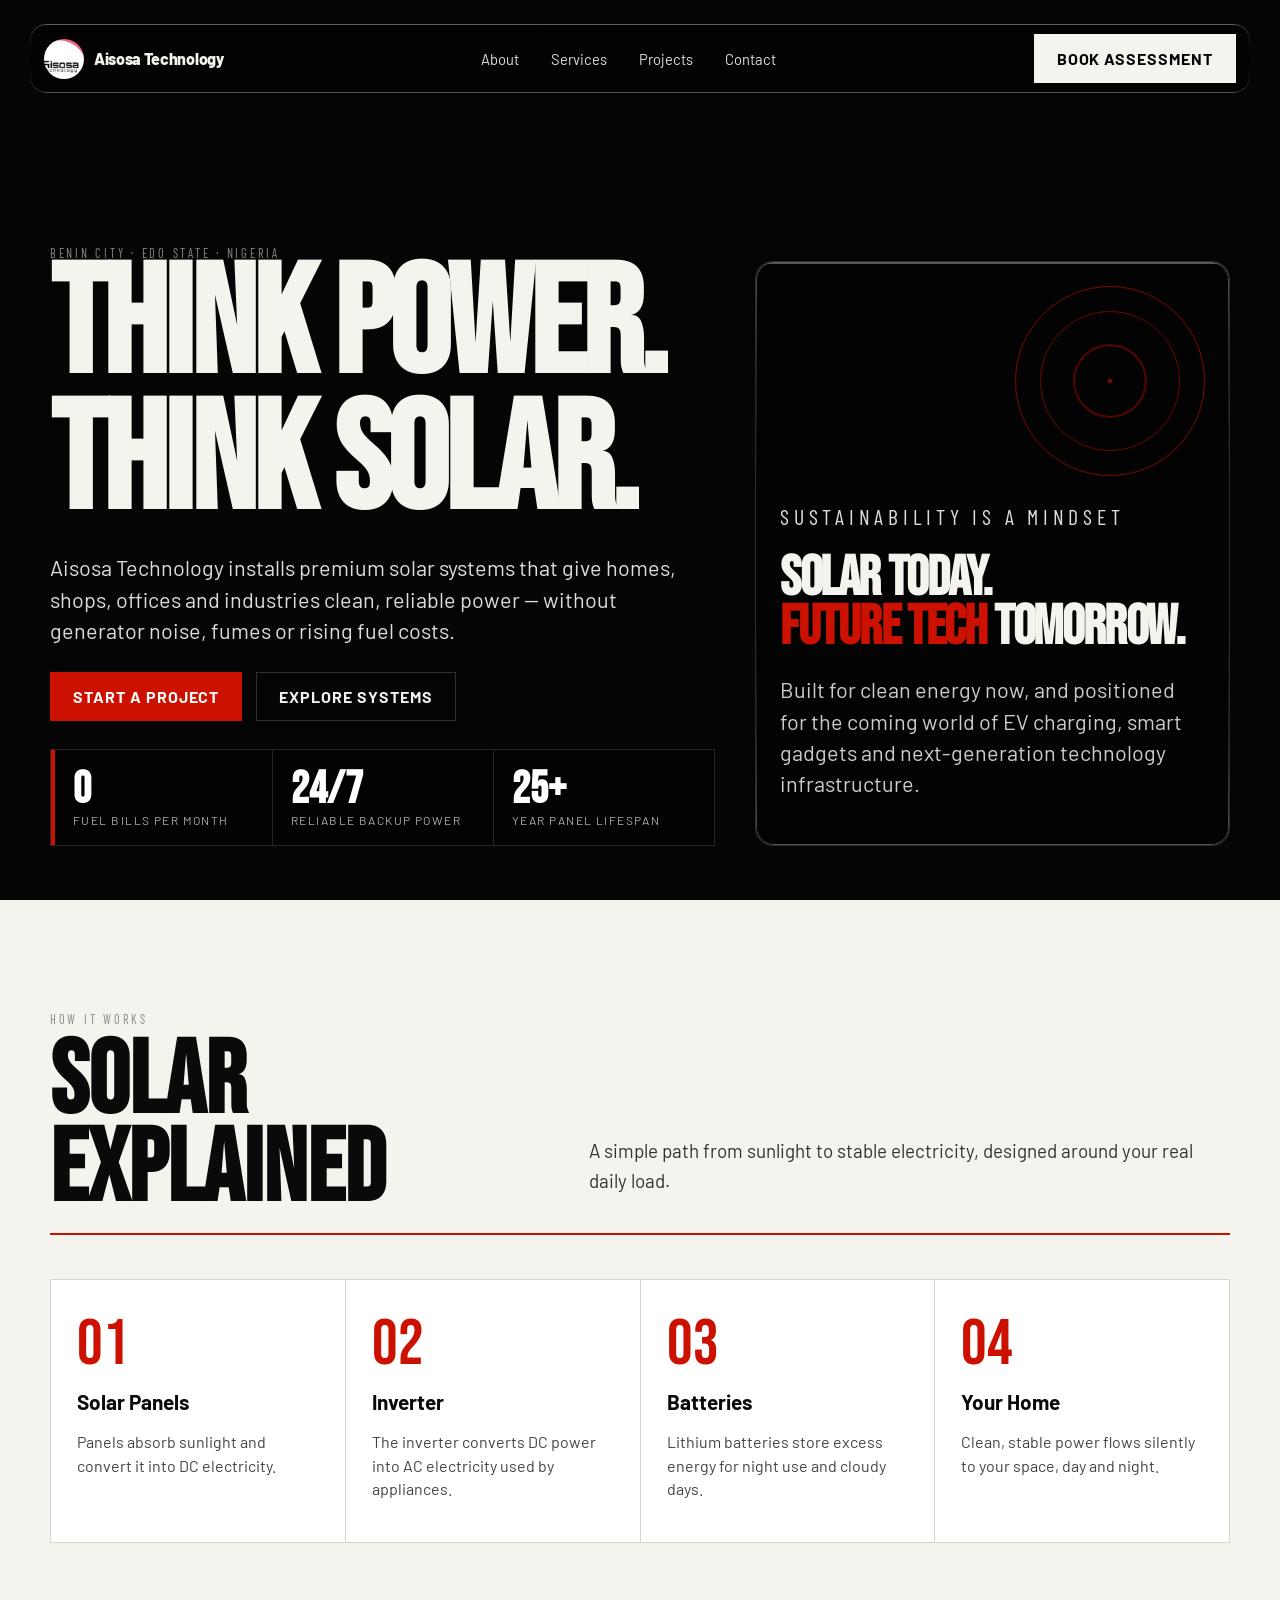
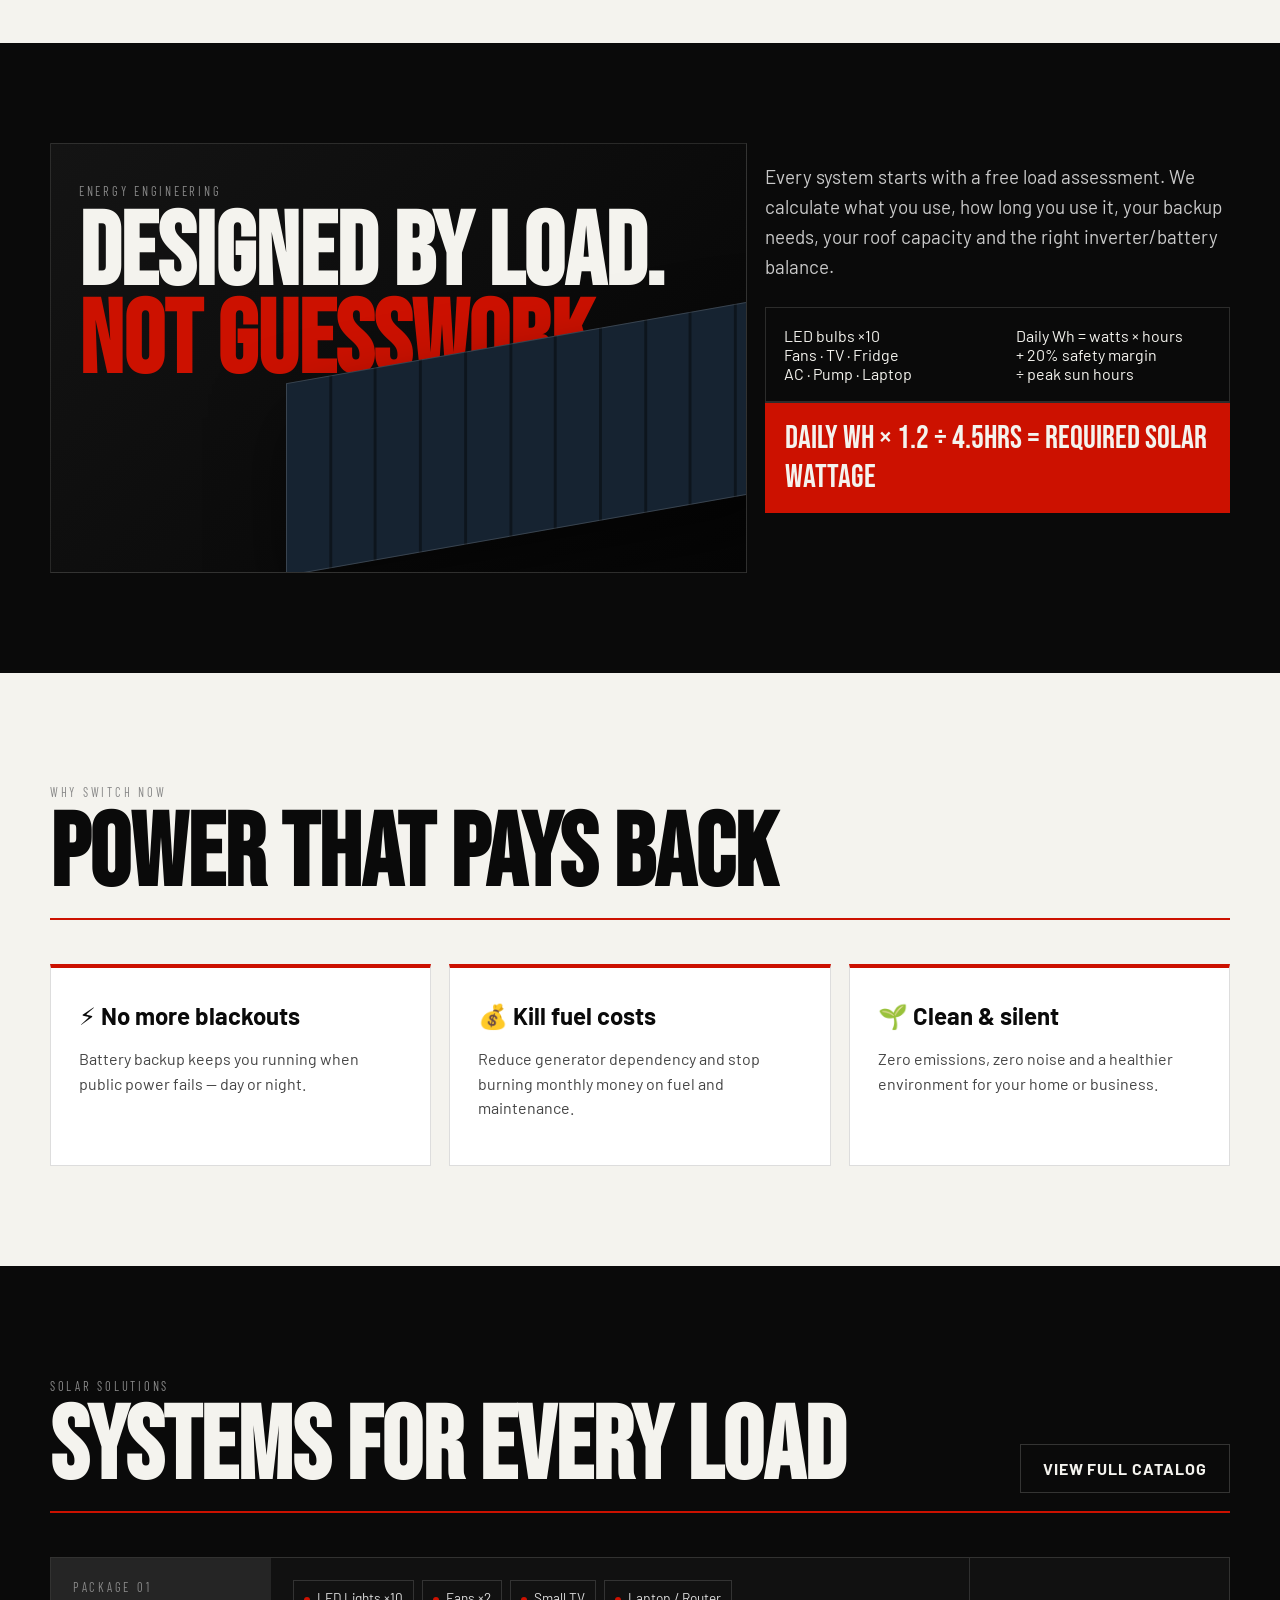
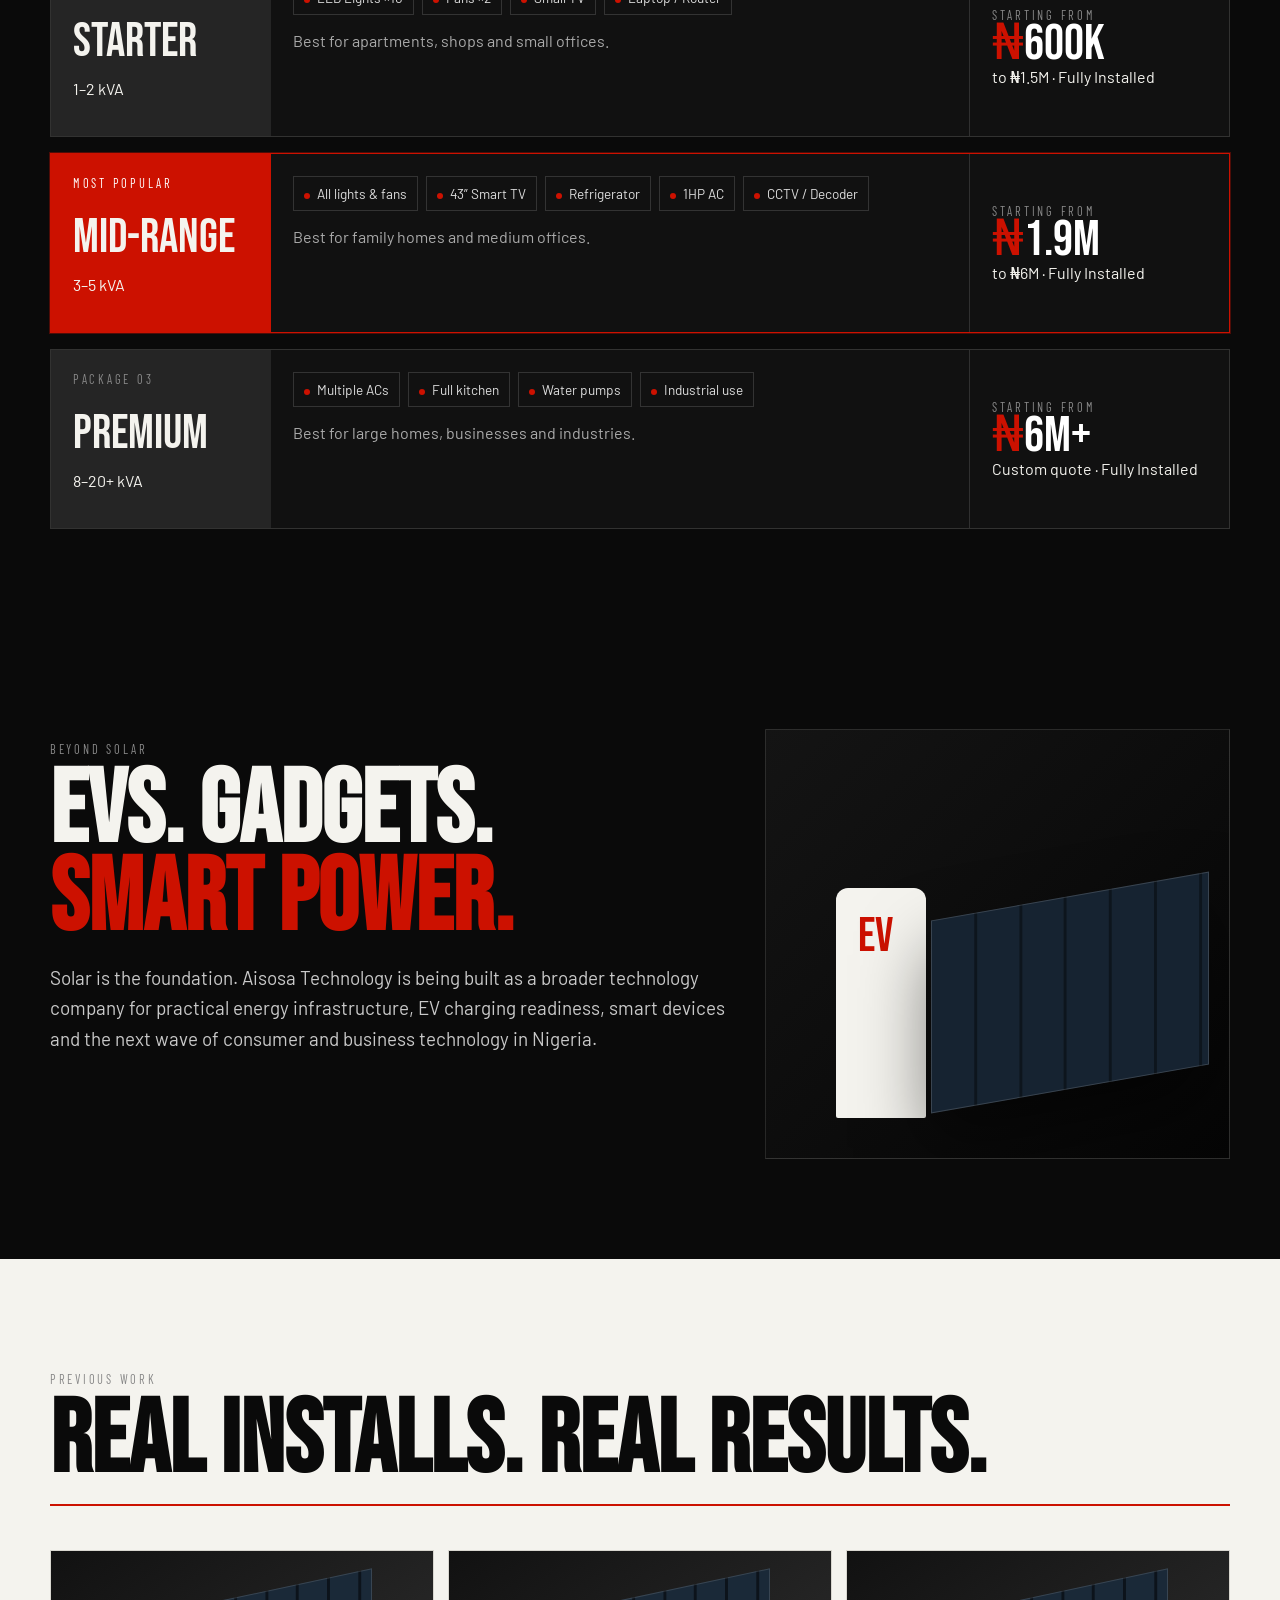
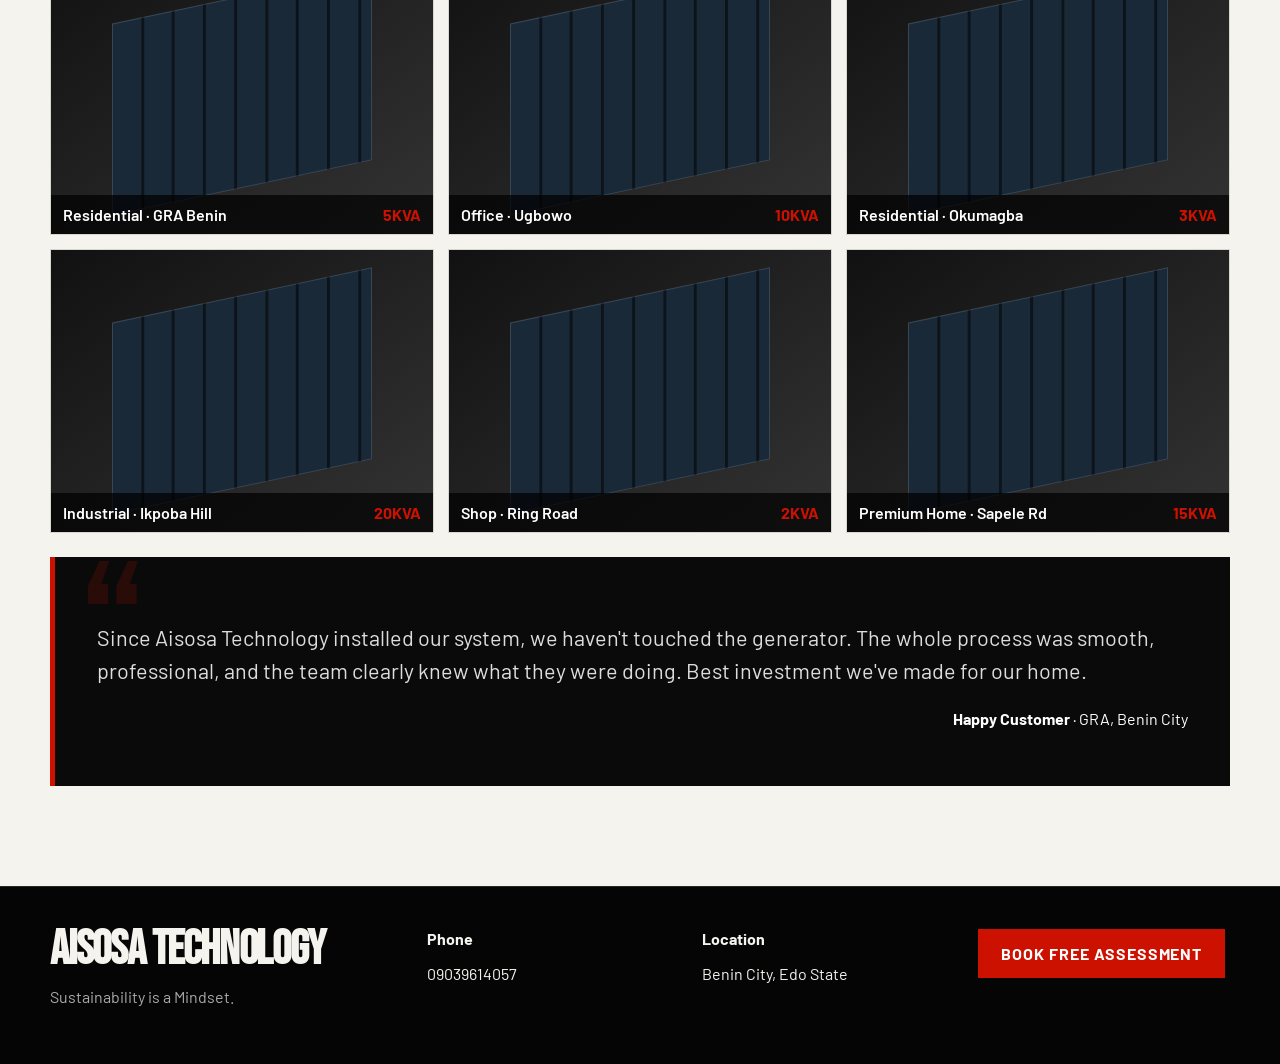
==== index.html @ 992fdd17 "Add files via upload" ====
<!doctype html><html lang="en"><head><meta charset="utf-8"><meta name="viewport" content="width=device-width, initial-scale=1"><title>Aisosa Technology — Solar, Future Energy & Smart Technology</title><meta name="description" content="Aisosa Technology designs and installs solar energy systems for homes, businesses and industries in Benin City, Edo State."><link rel="preconnect" href="https://fonts.googleapis.com"><link rel="preconnect" href="https://fonts.gstatic.com" crossorigin><link href="https://fonts.googleapis.com/css2?family=Barlow:wght@400;500;600;700;800&family=Barlow+Condensed:wght@500;600;700&family=Bebas+Neue&display=swap" rel="stylesheet"><link rel="stylesheet" href="assets/styles.css"></head><body>
<nav class="nav-wrap"><div class="navbar liquid-glass"><a class="brand" href="index.html"><img src="assets/aisosa-logo-crop.png" alt="Aisosa Technology logo"><span>Aisosa Technology</span></a><div class="nav-links"><a href="about.html">About</a><a href="services.html">Services</a><a href="index.html#work">Projects</a><a href="contact.html">Contact</a></div><div class="nav-actions"><a class="btn light hide-sm" href="contact.html">Book Assessment</a><button class="menu-btn">☰</button></div></div></nav><div class="mobile-panel liquid-glass"><a href="about.html">About</a><a href="services.html">Services</a><a href="index.html#work">Projects</a><a href="contact.html">Book Assessment</a></div>
<header class="hero"><video autoplay muted loop playsinline poster="" onerror="this.style.display='none';document.querySelector('.motion-bg').style.display='block'"><source src="https://d8j0ntlcm91z4.cloudfront.net/user_38xzZboKViGWJOttwIXH07lWA1P/hf_20260403_050628_c4e32401-fab4-4a27-b7a8-6e9291cd5959.mp4" type="video/mp4"></video><div class="motion-bg" style="display:none"></div><div class="container hero-content"><div class="hero-grid"><div><div class="micro fade" data-delay="300">Benin City · Edo State · Nigeria</div><h1 class="display" data-animate-heading data-text="Think power.\nThink solar."></h1><p class="fade" data-delay="850">Aisosa Technology installs premium solar systems that give homes, shops, offices and industries clean, reliable power — without generator noise, fumes or rising fuel costs.</p><div class="fade" data-delay="1200" style="display:flex;gap:14px;flex-wrap:wrap;margin-top:26px"><a class="btn primary" href="contact.html">Start a Project</a><a class="btn" href="services.html">Explore Systems</a></div><div class="stats fade" data-delay="1400"><div class="stat"><b>0</b><span>Fuel bills per month</span></div><div class="stat"><b>24/7</b><span>Reliable backup power</span></div><div class="stat"><b>25+</b><span>Year panel lifespan</span></div></div></div><aside class="hero-card liquid-glass fade" data-delay="1500"><div class="sun-mark"></div><p class="micro">Sustainability is a Mindset</p><h2 class="display" style="font-size:3.5rem;margin:10px 0">Solar today.<br><span class="red">Future tech</span> tomorrow.</h2><p style="color:#ccc">Built for clean energy now, and positioned for the coming world of EV charging, smart gadgets and next-generation technology infrastructure.</p></aside></div></div></header>
<section class="section light"><div class="container"><div class="section-head reveal"><div><p class="micro">How it works</p><h2 class="section-title">Solar explained</h2></div><p class="lead">A simple path from sunlight to stable electricity, designed around your real daily load.</p></div><div class="grid-4 reveal"><div class="step"><div class="num">01</div><h3>Solar Panels</h3><p>Panels absorb sunlight and convert it into DC electricity.</p></div><div class="step"><div class="num">02</div><h3>Inverter</h3><p>The inverter converts DC power into AC electricity used by appliances.</p></div><div class="step"><div class="num">03</div><h3>Batteries</h3><p>Lithium batteries store excess energy for night use and cloudy days.</p></div><div class="step"><div class="num">04</div><h3>Your Home</h3><p>Clean, stable power flows silently to your space, day and night.</p></div></div></div></section>
<section class="section dark"><div class="container visual-grid"><div class="visual reveal"><p class="micro">Energy engineering</p><h2 class="section-title">Designed by load.<br><span class="red">Not guesswork.</span></h2><div class="solar-roof"></div></div><div class="reveal"><p class="lead">Every system starts with a free load assessment. We calculate what you use, how long you use it, your backup needs, your roof capacity and the right inverter/battery balance.</p><div class="panel-table"><div>LED bulbs ×10<br>Fans · TV · Fridge<br>AC · Pump · Laptop</div><div>Daily Wh = watts × hours<br>+ 20% safety margin<br>÷ peak sun hours</div></div><div class="formula">Daily Wh × 1.2 ÷ 4.5hrs = Required Solar Wattage</div></div></div></section>
<section class="section light"><div class="container"><div class="section-head reveal"><div><p class="micro">Why switch now</p><h2 class="section-title">Power that pays back</h2></div></div><div class="cards reveal"><div class="card top-red"><h3>⚡ No more blackouts</h3><p>Battery backup keeps you running when public power fails — day or night.</p></div><div class="card top-red"><h3>💰 Kill fuel costs</h3><p>Reduce generator dependency and stop burning monthly money on fuel and maintenance.</p></div><div class="card top-red"><h3>🌱 Clean & silent</h3><p>Zero emissions, zero noise and a healthier environment for your home or business.</p></div></div></div></section>
<section class="section dark"><div class="container"><div class="section-head reveal"><div><p class="micro">Solar solutions</p><h2 class="section-title">Systems for every load</h2></div><a class="btn" href="services.html">View full catalog</a></div><div class="solutions reveal"><article class="package"><div class="pkg-left"><span class="micro">Package 01</span><div><div class="pkg-name">Starter</div><p>1–2 kVA</p></div></div><div class="pkg-mid"><div class="tags"><span class="tag">LED Lights ×10</span><span class="tag">Fans ×2</span><span class="tag">Small TV</span><span class="tag">Laptop / Router</span></div><p style="color:#aaa">Best for apartments, shops and small offices.</p></div><div class="pkg-price"><span class="micro">Starting from</span><div class="price"><span class="naira">₦</span>600k</div><span>to ₦1.5M · Fully Installed</span></div></article><article class="package featured"><div class="pkg-left"><span class="micro" style="color:#fff">Most popular</span><div><div class="pkg-name">Mid-Range</div><p>3–5 kVA</p></div></div><div class="pkg-mid"><div class="tags"><span class="tag">All lights & fans</span><span class="tag">43” Smart TV</span><span class="tag">Refrigerator</span><span class="tag">1HP AC</span><span class="tag">CCTV / Decoder</span></div><p style="color:#aaa">Best for family homes and medium offices.</p></div><div class="pkg-price"><span class="micro">Starting from</span><div class="price"><span class="naira">₦</span>1.9M</div><span>to ₦6M · Fully Installed</span></div></article><article class="package"><div class="pkg-left"><span class="micro">Package 03</span><div><div class="pkg-name">Premium</div><p>8–20+ kVA</p></div></div><div class="pkg-mid"><div class="tags"><span class="tag">Multiple ACs</span><span class="tag">Full kitchen</span><span class="tag">Water pumps</span><span class="tag">Industrial use</span></div><p style="color:#aaa">Best for large homes, businesses and industries.</p></div><div class="pkg-price"><span class="micro">Starting from</span><div class="price"><span class="naira">₦</span>6M+</div><span>Custom quote · Fully Installed</span></div></article></div></div></section>
<section class="section dark"><div class="container visual-grid"><div class="reveal"><p class="micro">Beyond solar</p><h2 class="section-title">EVs. Gadgets.<br><span class="red">Smart power.</span></h2><p class="lead">Solar is the foundation. Aisosa Technology is being built as a broader technology company for practical energy infrastructure, EV charging readiness, smart devices and the next wave of consumer and business technology in Nigeria.</p></div><div class="visual reveal"><div class="ev-post"></div><div class="solar-roof" style="right:20px;bottom:70px;width:60%"></div></div></div></section>
<section class="section light" id="work"><div class="container"><div class="section-head reveal"><div><p class="micro">Previous work</p><h2 class="section-title">Real installs. Real results.</h2></div></div><div class="work-grid reveal"><div class="work"><span>Residential · GRA Benin <b class="red">5KVA</b></span></div><div class="work"><span>Office · Ugbowo <b class="red">10KVA</b></span></div><div class="work"><span>Residential · Okumagba <b class="red">3KVA</b></span></div><div class="work"><span>Industrial · Ikpoba Hill <b class="red">20KVA</b></span></div><div class="work"><span>Shop · Ring Road <b class="red">2KVA</b></span></div><div class="work"><span>Premium Home · Sapele Rd <b class="red">15KVA</b></span></div></div><div class="testimonial reveal"><p style="font-size:1.35rem;line-height:1.55;position:relative">Since Aisosa Technology installed our system, we haven't touched the generator. The whole process was smooth, professional, and the team clearly knew what they were doing. Best investment we've made for our home.</p><p style="text-align:right;color:#fff"><b>Happy Customer</b> · GRA, Benin City</p></div></div></section>
<footer class="footer"><div class="container footer-grid"><div><h3 class="display" style="font-size:3rem;margin:0">Aisosa Technology</h3><p style="color:#aaa">Sustainability is a Mindset.</p></div><div><b>Phone</b><p>09039614057</p></div><div><b>Location</b><p>Benin City, Edo State</p></div><div><a class="btn primary" href="contact.html">Book Free Assessment</a></div></div></footer><script src="assets/script.js"></script></body></html>
---- assets/styles.css ----
:root{--black:#0A0A0A;--white:#F4F3EE;--red:#CC1100;--dark:#252525;--mid:#888888;--soft:#EEEDE8;--line:rgba(244,243,238,.14)}*{box-sizing:border-box}html{scroll-behavior:smooth}body{margin:0;background:var(--black);color:var(--white);font-family:'Barlow',system-ui,sans-serif;-webkit-font-smoothing:antialiased;-moz-osx-font-smoothing:grayscale}a{color:inherit;text-decoration:none}img{max-width:100%;display:block}.container{width:min(1180px,calc(100% - 40px));margin-inline:auto}.display{font-family:'Bebas Neue','Barlow Condensed',sans-serif;letter-spacing:-.025em;line-height:.88}.micro{font-family:'Barlow Condensed',sans-serif;text-transform:uppercase;letter-spacing:.22em;font-size:.78rem;color:var(--mid)}.red{color:var(--red)}.btn{display:inline-flex;align-items:center;justify-content:center;gap:.55rem;padding:14px 22px;border:1px solid rgba(244,243,238,.18);font-weight:700;text-transform:uppercase;letter-spacing:.06em;transition:.25s ease;background:transparent}.btn.primary{background:var(--red);border-color:var(--red);color:#fff}.btn.light{background:var(--white);border-color:var(--white);color:#050505}.btn:hover{transform:translateY(-2px);filter:brightness(1.08)}.liquid-glass{background:rgba(0,0,0,.40);background-blend-mode:luminosity;backdrop-filter:blur(8px);-webkit-backdrop-filter:blur(8px);border:none;box-shadow:inset 0 1px 1px rgba(255,255,255,.1);position:relative;overflow:hidden}.liquid-glass::before{content:'';position:absolute;inset:0;border-radius:inherit;padding:1.4px;background:linear-gradient(180deg,rgba(255,255,255,.32) 0%,rgba(255,255,255,.10) 20%,rgba(255,255,255,0) 40%,rgba(255,255,255,0) 60%,rgba(255,255,255,.10) 80%,rgba(255,255,255,.32) 100%);-webkit-mask:linear-gradient(#fff 0 0) content-box,linear-gradient(#fff 0 0);-webkit-mask-composite:xor;mask-composite:exclude;pointer-events:none}.nav-wrap{position:fixed;top:0;left:0;right:0;z-index:50;padding:24px 24px 0}.navbar{max-width:1220px;margin:auto;border-radius:16px;padding:10px 14px;display:flex;align-items:center;justify-content:space-between}.brand{display:flex;align-items:center;gap:10px;font-weight:800;letter-spacing:-.02em}.brand img{width:40px;height:40px;border-radius:999px;object-fit:cover;background:#fff}.nav-links{display:flex;gap:32px;font-size:.92rem;color:#ddd}.nav-links a:hover{color:#fff}.nav-actions{display:flex;gap:10px;align-items:center}.menu-btn{display:none;background:transparent;border:0;color:#fff;font-size:1.6rem}.mobile-panel{display:none;position:fixed;top:84px;left:20px;right:20px;z-index:49;border-radius:16px;padding:18px}.mobile-panel a{display:block;padding:14px 6px;border-bottom:1px solid rgba(255,255,255,.08)}.hero{min-height:100vh;position:relative;overflow:hidden;background:#050505}.hero video,.hero .motion-bg{position:absolute;inset:0;width:100%;height:100%;object-fit:cover}.motion-bg{background:radial-gradient(circle at 78% 20%,rgba(204,17,0,.28),transparent 24%),radial-gradient(circle at 15% 82%,rgba(244,243,238,.12),transparent 20%),linear-gradient(130deg,#050505,#161616 50%,#050505);animation:bgFloat 10s ease-in-out infinite alternate}.hero-content{position:relative;z-index:2;min-height:100vh;display:flex;flex-direction:column;justify-content:flex-end;padding:150px 0 54px}.hero-grid{display:grid;grid-template-columns:1.05fr .75fr;gap:40px;align-items:end}.hero h1{font-size:clamp(4.8rem,12vw,10.2rem);margin:0 0 18px;max-width:900px}.hero p{font-size:clamp(1.05rem,2vw,1.35rem);max-width:660px;color:#ddd;line-height:1.45}.char{display:inline-block;opacity:0;transform:translateX(-18px);transition:opacity .5s ease,transform .5s ease}.char.show{opacity:1;transform:translateX(0)}.fade{opacity:0;transform:translateY(14px);transition:opacity 1s ease,transform 1s ease}.fade.show{opacity:1;transform:none}.hero-card{padding:24px;border-radius:18px;border:1px solid rgba(255,255,255,.16)}.sun-mark{width:190px;height:190px;border:1px solid rgba(204,17,0,.6);border-radius:50%;position:relative;margin-left:auto;margin-bottom:25px;animation:spin 22s linear infinite}.sun-mark:before,.sun-mark:after{content:'';position:absolute;inset:24px;border:1px solid rgba(204,17,0,.5);border-radius:50%}.sun-mark:after{inset:58px;background:radial-gradient(circle,var(--red),transparent 3px);box-shadow:0 0 0 1px rgba(204,17,0,.35)}.stats{display:grid;grid-template-columns:repeat(3,1fr);border:1px solid var(--line);margin-top:28px;background:rgba(0,0,0,.5)}.stat{padding:18px;border-left:1px solid var(--line)}.stat:first-child{border-left:4px solid var(--red)}.stat b{font-family:'Bebas Neue';font-size:2.8rem;line-height:1;color:#fff}.stat span{display:block;color:#aaa;text-transform:uppercase;letter-spacing:.12em;font-size:.75rem}.section{padding:100px 0;position:relative;overflow:hidden}.section.light{background:var(--white);color:#0A0A0A}.section.dark{background:var(--black)}.section-title{font-family:'Bebas Neue';font-size:clamp(3.8rem,8vw,7.5rem);line-height:.86;margin:0}.section-head{display:flex;justify-content:space-between;align-items:end;gap:30px;margin-bottom:44px;border-bottom:2px solid var(--red);padding-bottom:18px}.lead{font-size:1.18rem;line-height:1.6;color:#c9c9c9;max-width:680px}.light .lead{color:#333}.grid-4{display:grid;grid-template-columns:repeat(4,1fr);gap:1px;background:#d5d4cf;border:1px solid #d5d4cf}.step{background:#fff;padding:26px;min-height:250px}.step .num{font-family:'Bebas Neue';font-size:4rem;color:var(--red)}.step h3{font-size:1.3rem;margin:.4rem 0}.step p{color:#444;line-height:1.45}.cards{display:grid;grid-template-columns:repeat(3,1fr);gap:18px}.card{background:var(--dark);border:1px solid var(--line);padding:28px;position:relative}.light .card{background:#fff;border-color:#ddd}.card.top-red{border-top:4px solid var(--red)}.card h3{font-size:1.5rem;margin:.3rem 0 8px}.card p{color:#bdbdbd;line-height:1.55}.light .card p{color:#444}.solutions{display:grid;gap:16px}.package{display:grid;grid-template-columns:220px 1fr 260px;border:1px solid var(--line);background:#111;min-height:180px}.pkg-left{background:#252525;padding:22px;display:flex;flex-direction:column;justify-content:space-between}.package.featured{border:1px solid var(--red);box-shadow:0 0 0 1px rgba(204,17,0,.35)}.package.featured .pkg-left{background:var(--red)}.pkg-name{font-family:'Bebas Neue';font-size:3rem;line-height:.9}.pkg-mid{padding:22px}.tags{display:flex;flex-wrap:wrap;gap:8px}.tag{border:1px solid rgba(255,255,255,.14);padding:8px 10px;font-size:.85rem;color:#ddd}.tag:before{content:'';display:inline-block;width:6px;height:6px;background:var(--red);border-radius:50%;margin-right:7px}.pkg-price{border-left:1px solid var(--line);padding:22px;display:flex;flex-direction:column;justify-content:center}.price{font-family:'Bebas Neue';font-size:3.1rem;color:#fff;line-height:.9}.price .naira{color:var(--red)}.visual-grid{display:grid;grid-template-columns:1.2fr .8fr;gap:18px}.visual{min-height:430px;border:1px solid var(--line);background:linear-gradient(135deg,#141414,#050505);position:relative;overflow:hidden;padding:28px}.solar-roof{position:absolute;right:-40px;bottom:40px;width:72%;height:45%;transform:skewY(-10deg);background:repeating-linear-gradient(90deg,#162331 0 42px,#0d151d 42px 45px),repeating-linear-gradient(0deg,transparent 0 50px,rgba(255,255,255,.08) 50px 53px);border:1px solid rgba(255,255,255,.15);box-shadow:0 35px 70px rgba(0,0,0,.5)}.ev-post{position:absolute;left:70px;bottom:40px;width:90px;height:230px;background:#f4f3ee;border-radius:12px 12px 2px 2px}.ev-post:after{content:'EV';font-family:'Bebas Neue';font-size:3rem;color:var(--red);position:absolute;top:20px;left:22px}.panel-table{display:grid;grid-template-columns:1fr 1fr;border:1px solid var(--line);margin-top:24px}.panel-table div{padding:18px;border-bottom:1px solid var(--line)}.formula{background:var(--red);padding:16px 20px;font-family:'Bebas Neue';font-size:2rem}.work-grid{display:grid;grid-template-columns:repeat(3,1fr);gap:14px}.work{aspect-ratio:1.35;background:linear-gradient(145deg,#111,#333);position:relative;overflow:hidden;border:1px solid #d8d6cf}.work:before{content:'';position:absolute;inset:16%;background:repeating-linear-gradient(90deg,#1a2938 0 28px,#0c131b 28px 31px);transform:skewY(-12deg);border:1px solid rgba(255,255,255,.13)}.work span{position:absolute;left:0;right:0;bottom:0;padding:10px 12px;background:rgba(0,0,0,.72);color:#fff;font-weight:600;display:flex;justify-content:space-between}.testimonial{background:#0A0A0A;color:#ddd;padding:42px;border-left:5px solid var(--red);position:relative;margin-top:24px}.testimonial:before{content:'“';position:absolute;top:-35px;left:25px;font-family:'Bebas Neue';font-size:12rem;color:rgba(204,17,0,.16)}.form-grid{display:grid;grid-template-columns:.9fr 1.1fr;gap:30px}.contact-panel{background:#111;border:1px solid var(--line);padding:34px}.form{display:grid;gap:14px}.form input,.form select,.form textarea{width:100%;background:#090909;border:1px solid rgba(255,255,255,.14);color:#fff;padding:15px;font:inherit;border-radius:0}.form textarea{min-height:130px}.footer{background:#050505;border-top:1px solid var(--line);padding:42px 0}.footer-grid{display:grid;grid-template-columns:1.4fr repeat(3,1fr);gap:24px}.reveal{opacity:0;transform:translateY(24px);transition:.8s ease}.reveal.in{opacity:1;transform:none}.page-hero{padding:160px 0 80px;background:#050505;position:relative;overflow:hidden}.page-hero:after{content:attr(data-bg);position:absolute;right:-.05em;bottom:-.22em;font-family:'Bebas Neue';font-size:24vw;color:rgba(255,255,255,.025);z-index:0}.page-hero .container{position:relative;z-index:1}.modal{position:fixed;inset:0;background:rgba(0,0,0,.74);display:none;align-items:center;justify-content:center;z-index:99;padding:20px}.modal.show{display:flex}.modal-card{max-width:520px;background:#111;color:#fff;border:1px solid rgba(255,255,255,.18);padding:34px}.modal-card h3{font-family:'Bebas Neue';font-size:3.2rem;margin:0 0 10px}.close-modal{float:right;background:var(--red);color:white;border:0;padding:10px 14px;cursor:pointer}@keyframes spin{to{transform:rotate(360deg)}}@keyframes bgFloat{from{filter:hue-rotate(0);transform:scale(1)}to{filter:hue-rotate(-8deg);transform:scale(1.03)}}@media(max-width:900px){.nav-links,.nav-actions .hide-sm{display:none}.menu-btn{display:block}.mobile-panel.open{display:block}.hero-grid,.visual-grid,.form-grid,.footer-grid{grid-template-columns:1fr}.hero h1{font-size:clamp(4.2rem,17vw,7rem)}.stats,.cards,.grid-4,.work-grid{grid-template-columns:1fr}.package{grid-template-columns:1fr}.pkg-price{border-left:0;border-top:1px solid var(--line)}.section{padding:74px 0}.section-head{display:block}.sun-mark{margin-left:0}.nav-wrap{padding:16px 14px 0}.container{width:min(100% - 28px,1180px)}}
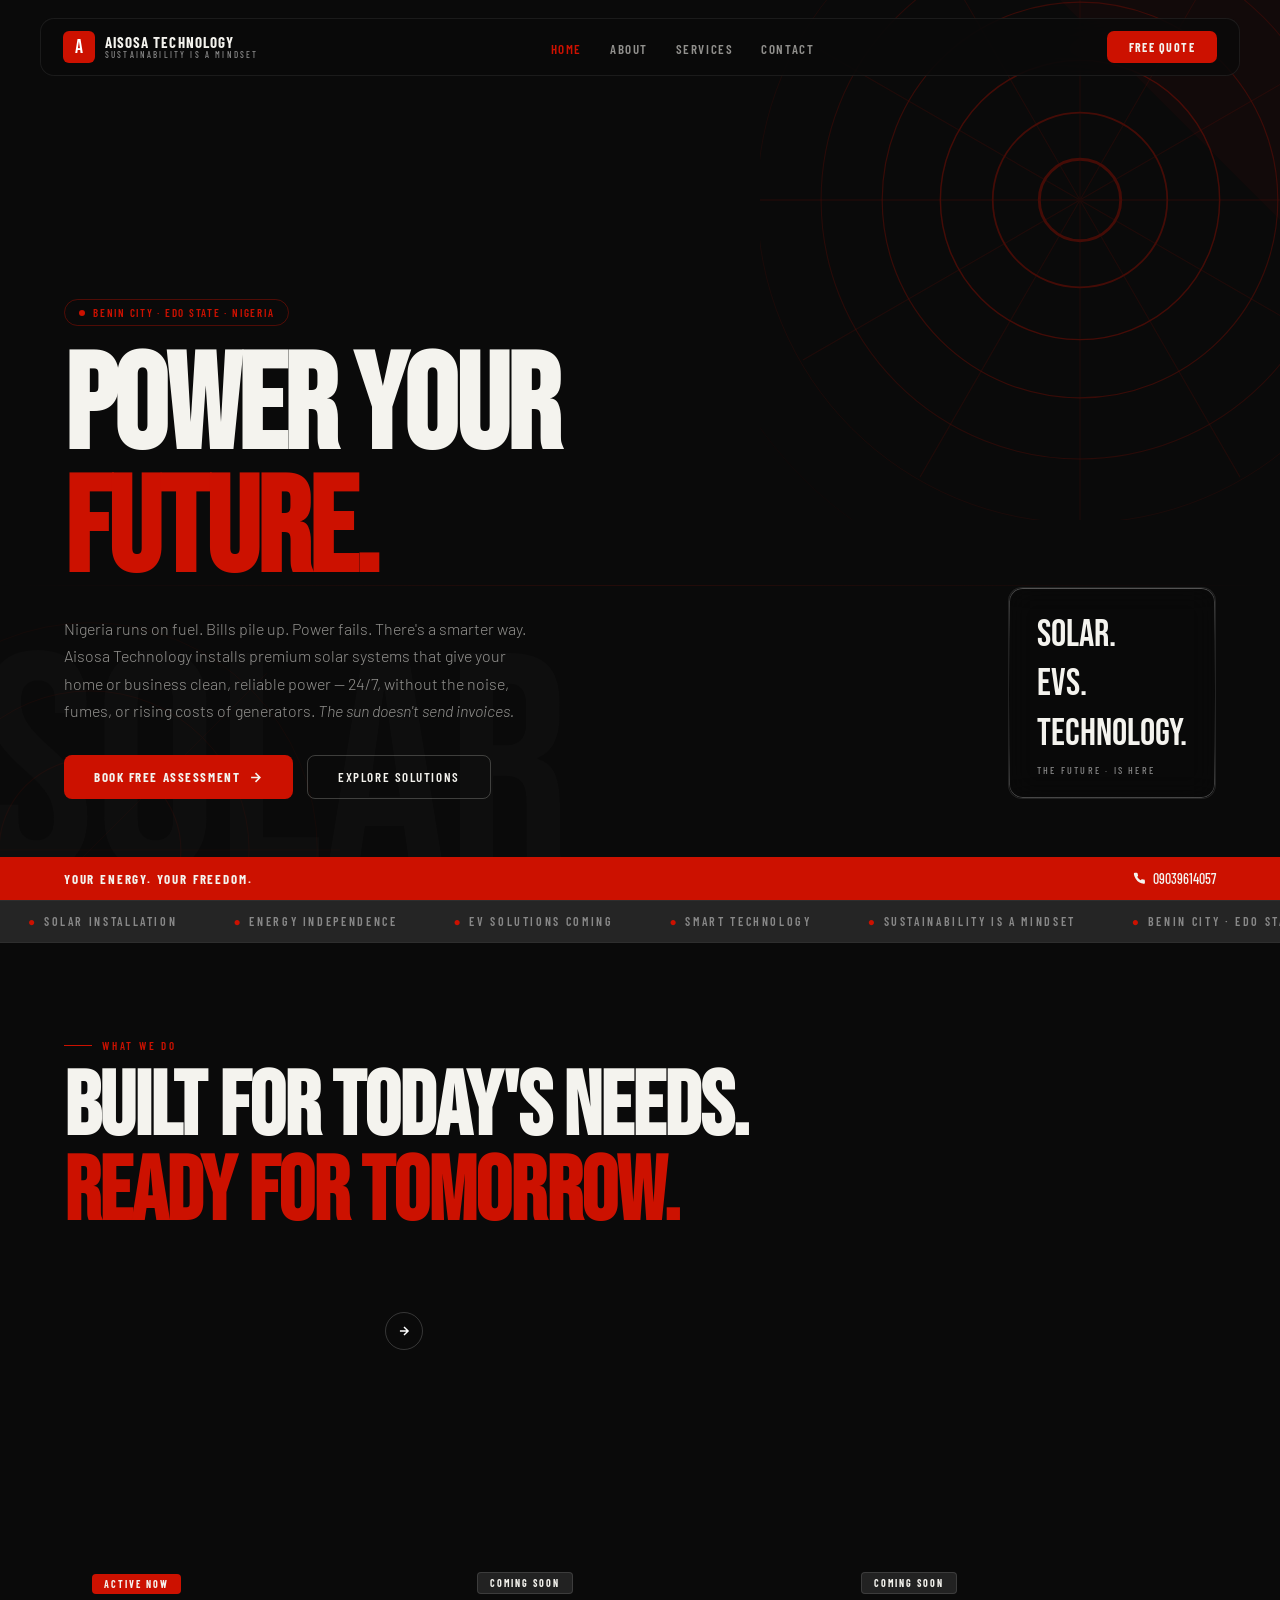
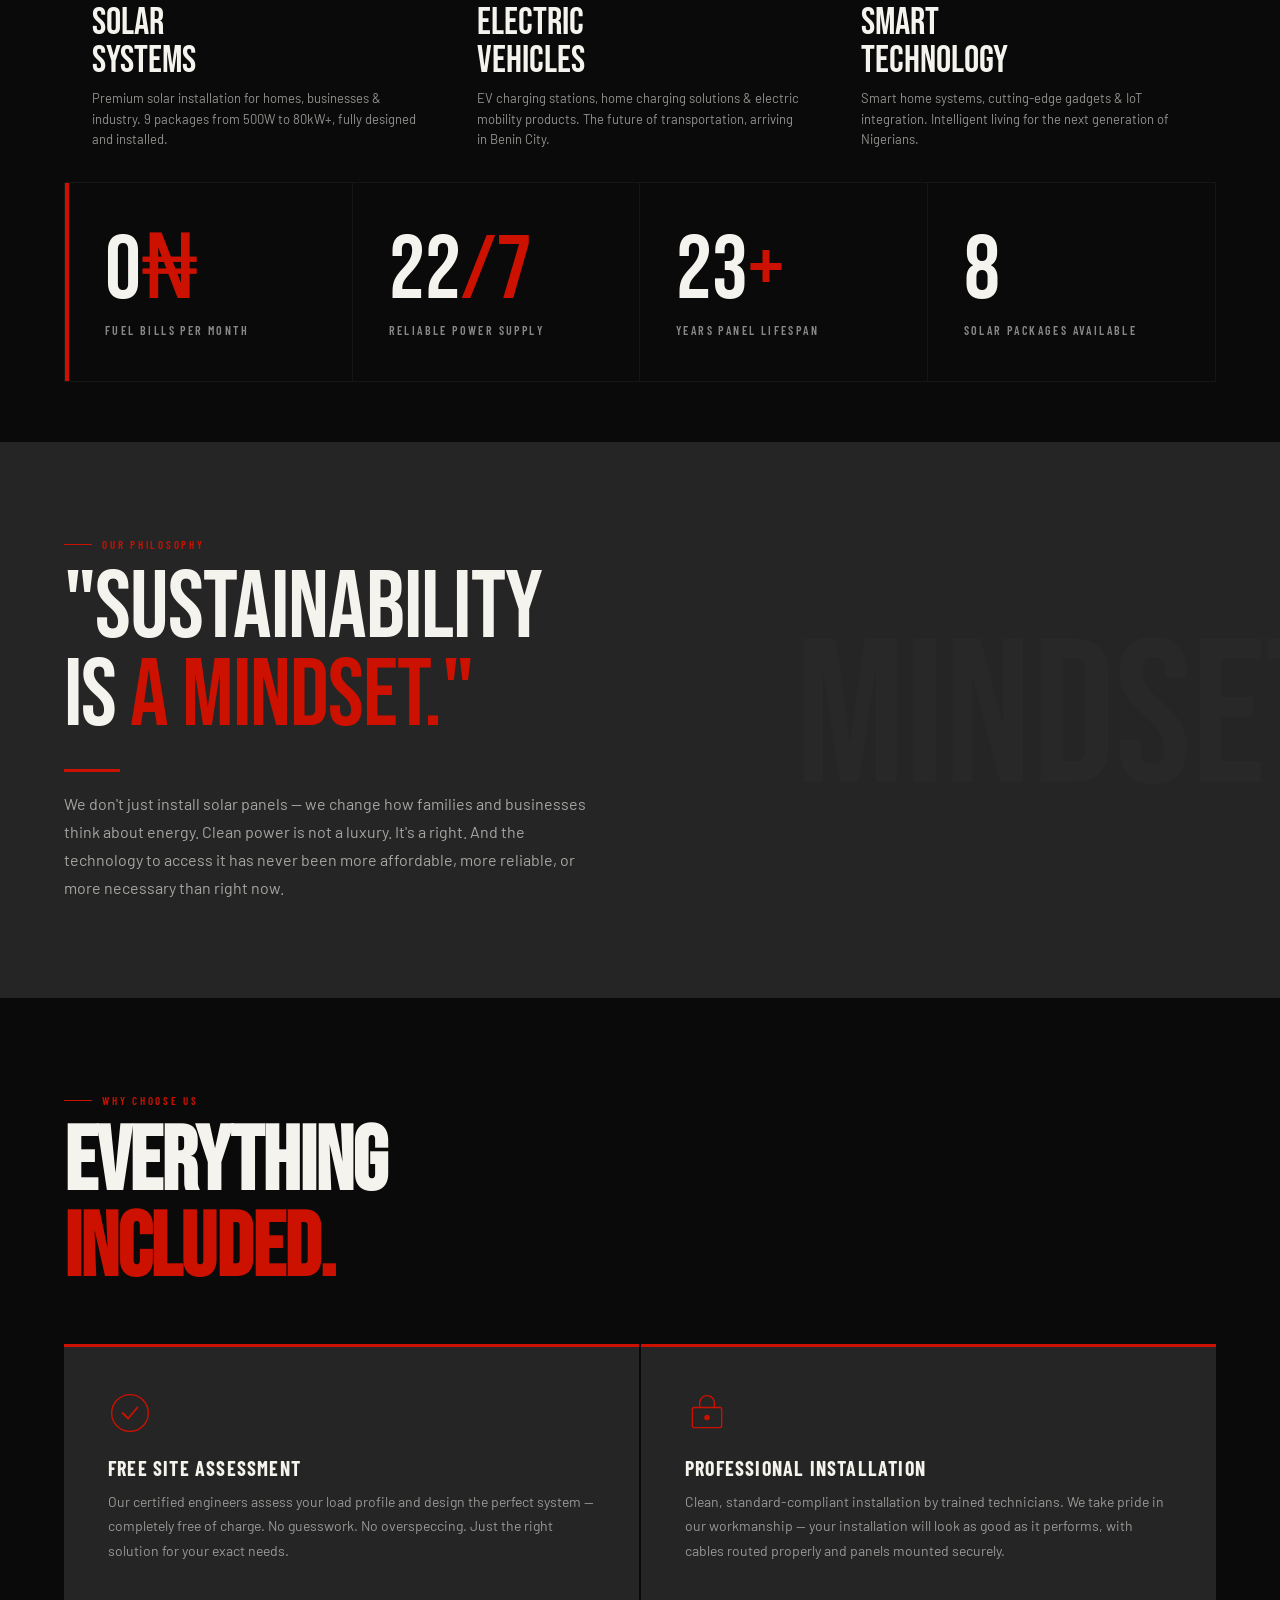
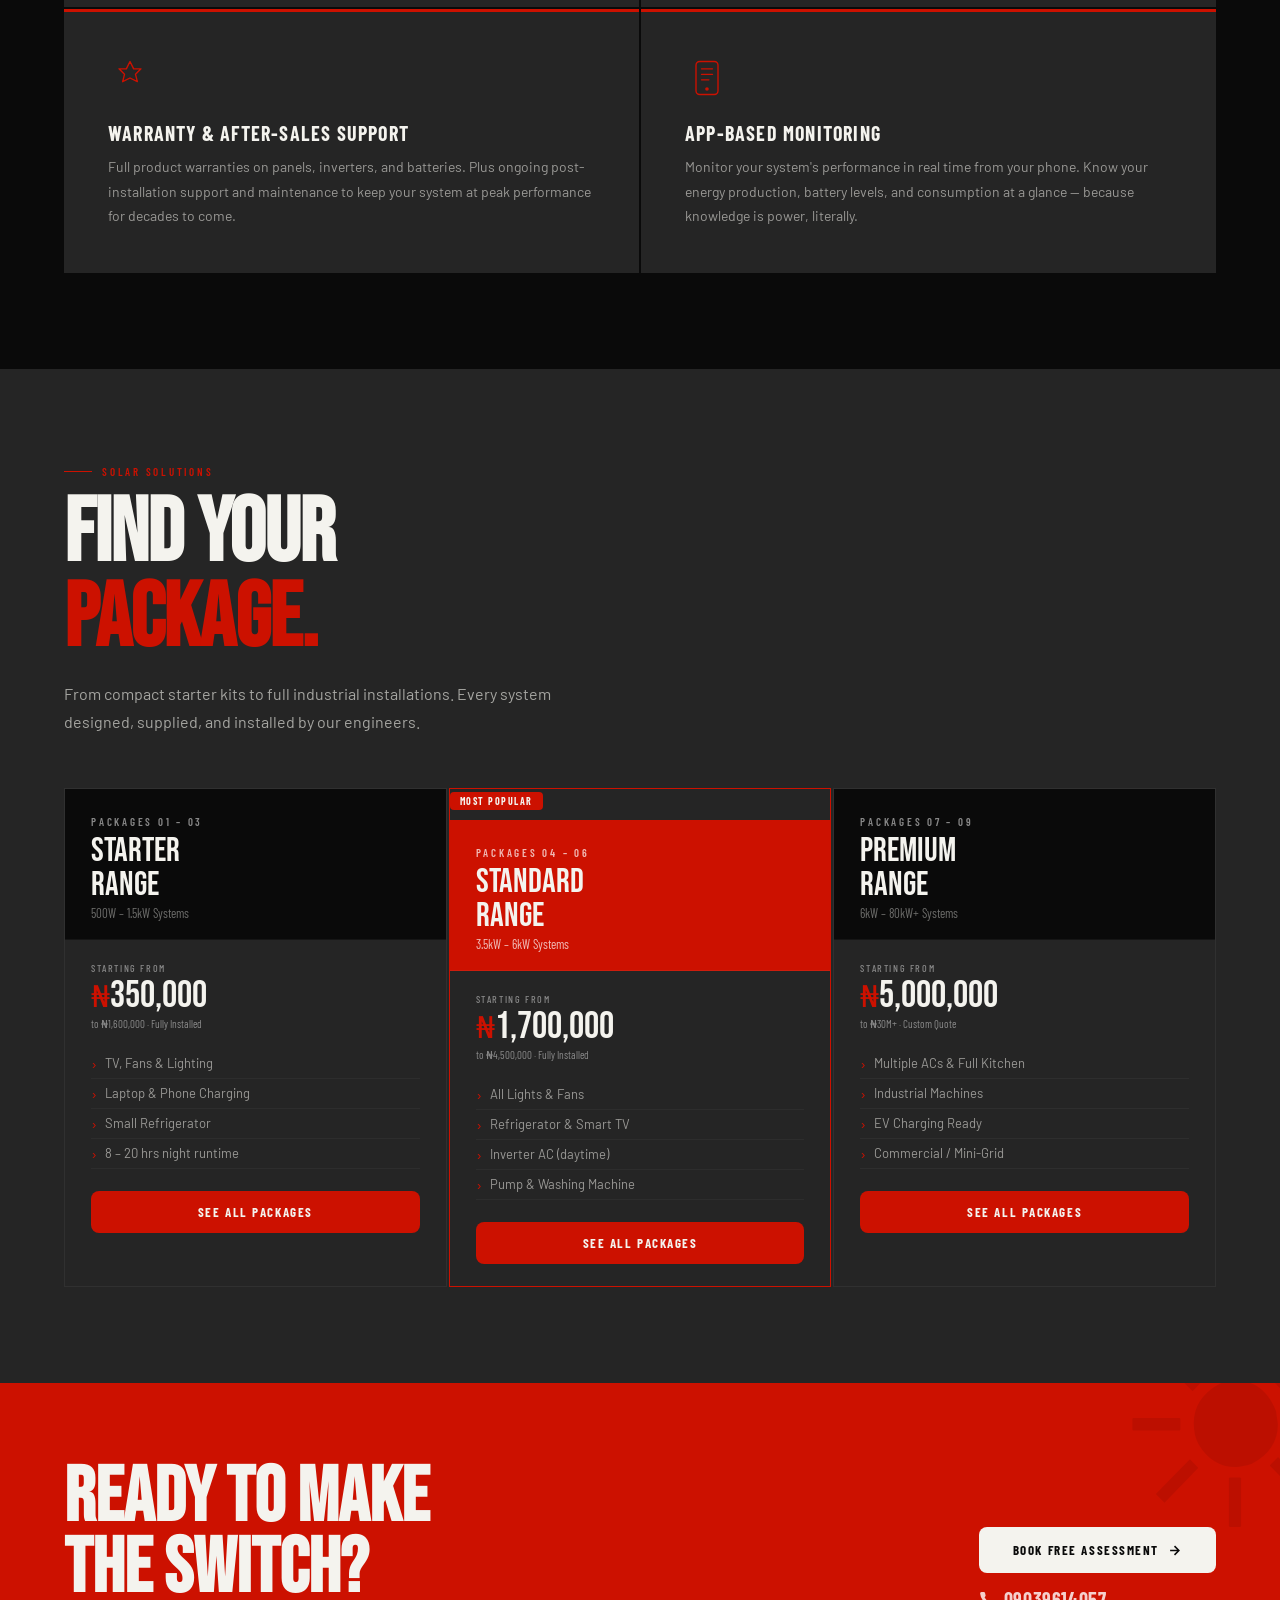
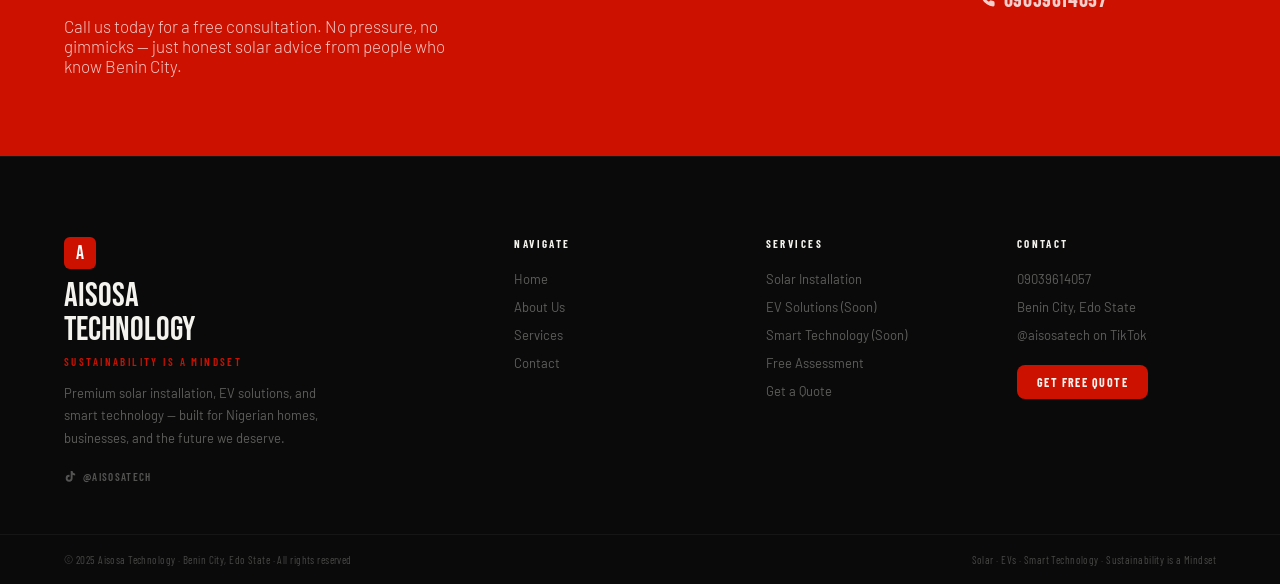
==== commit b9f3b7d5: "Add files via upload" ====
--- a/index.html
+++ b/index.html
@@ -1,10 +1,1218 @@
-<!doctype html><html lang="en"><head><meta charset="utf-8"><meta name="viewport" content="width=device-width, initial-scale=1"><title>Aisosa Technology — Solar, Future Energy & Smart Technology</title><meta name="description" content="Aisosa Technology designs and installs solar energy systems for homes, businesses and industries in Benin City, Edo State."><link rel="preconnect" href="https://fonts.googleapis.com"><link rel="preconnect" href="https://fonts.gstatic.com" crossorigin><link href="https://fonts.googleapis.com/css2?family=Barlow:wght@400;500;600;700;800&family=Barlow+Condensed:wght@500;600;700&family=Bebas+Neue&display=swap" rel="stylesheet"><link rel="stylesheet" href="assets/styles.css"></head><body>
-<nav class="nav-wrap"><div class="navbar liquid-glass"><a class="brand" href="index.html"><img src="assets/aisosa-logo-crop.png" alt="Aisosa Technology logo"><span>Aisosa Technology</span></a><div class="nav-links"><a href="about.html">About</a><a href="services.html">Services</a><a href="index.html#work">Projects</a><a href="contact.html">Contact</a></div><div class="nav-actions"><a class="btn light hide-sm" href="contact.html">Book Assessment</a><button class="menu-btn">☰</button></div></div></nav><div class="mobile-panel liquid-glass"><a href="about.html">About</a><a href="services.html">Services</a><a href="index.html#work">Projects</a><a href="contact.html">Book Assessment</a></div>
-<header class="hero"><video autoplay muted loop playsinline poster="" onerror="this.style.display='none';document.querySelector('.motion-bg').style.display='block'"><source src="https://d8j0ntlcm91z4.cloudfront.net/user_38xzZboKViGWJOttwIXH07lWA1P/hf_20260403_050628_c4e32401-fab4-4a27-b7a8-6e9291cd5959.mp4" type="video/mp4"></video><div class="motion-bg" style="display:none"></div><div class="container hero-content"><div class="hero-grid"><div><div class="micro fade" data-delay="300">Benin City · Edo State · Nigeria</div><h1 class="display" data-animate-heading data-text="Think power.\nThink solar."></h1><p class="fade" data-delay="850">Aisosa Technology installs premium solar systems that give homes, shops, offices and industries clean, reliable power — without generator noise, fumes or rising fuel costs.</p><div class="fade" data-delay="1200" style="display:flex;gap:14px;flex-wrap:wrap;margin-top:26px"><a class="btn primary" href="contact.html">Start a Project</a><a class="btn" href="services.html">Explore Systems</a></div><div class="stats fade" data-delay="1400"><div class="stat"><b>0</b><span>Fuel bills per month</span></div><div class="stat"><b>24/7</b><span>Reliable backup power</span></div><div class="stat"><b>25+</b><span>Year panel lifespan</span></div></div></div><aside class="hero-card liquid-glass fade" data-delay="1500"><div class="sun-mark"></div><p class="micro">Sustainability is a Mindset</p><h2 class="display" style="font-size:3.5rem;margin:10px 0">Solar today.<br><span class="red">Future tech</span> tomorrow.</h2><p style="color:#ccc">Built for clean energy now, and positioned for the coming world of EV charging, smart gadgets and next-generation technology infrastructure.</p></aside></div></div></header>
-<section class="section light"><div class="container"><div class="section-head reveal"><div><p class="micro">How it works</p><h2 class="section-title">Solar explained</h2></div><p class="lead">A simple path from sunlight to stable electricity, designed around your real daily load.</p></div><div class="grid-4 reveal"><div class="step"><div class="num">01</div><h3>Solar Panels</h3><p>Panels absorb sunlight and convert it into DC electricity.</p></div><div class="step"><div class="num">02</div><h3>Inverter</h3><p>The inverter converts DC power into AC electricity used by appliances.</p></div><div class="step"><div class="num">03</div><h3>Batteries</h3><p>Lithium batteries store excess energy for night use and cloudy days.</p></div><div class="step"><div class="num">04</div><h3>Your Home</h3><p>Clean, stable power flows silently to your space, day and night.</p></div></div></div></section>
-<section class="section dark"><div class="container visual-grid"><div class="visual reveal"><p class="micro">Energy engineering</p><h2 class="section-title">Designed by load.<br><span class="red">Not guesswork.</span></h2><div class="solar-roof"></div></div><div class="reveal"><p class="lead">Every system starts with a free load assessment. We calculate what you use, how long you use it, your backup needs, your roof capacity and the right inverter/battery balance.</p><div class="panel-table"><div>LED bulbs ×10<br>Fans · TV · Fridge<br>AC · Pump · Laptop</div><div>Daily Wh = watts × hours<br>+ 20% safety margin<br>÷ peak sun hours</div></div><div class="formula">Daily Wh × 1.2 ÷ 4.5hrs = Required Solar Wattage</div></div></div></section>
-<section class="section light"><div class="container"><div class="section-head reveal"><div><p class="micro">Why switch now</p><h2 class="section-title">Power that pays back</h2></div></div><div class="cards reveal"><div class="card top-red"><h3>⚡ No more blackouts</h3><p>Battery backup keeps you running when public power fails — day or night.</p></div><div class="card top-red"><h3>💰 Kill fuel costs</h3><p>Reduce generator dependency and stop burning monthly money on fuel and maintenance.</p></div><div class="card top-red"><h3>🌱 Clean & silent</h3><p>Zero emissions, zero noise and a healthier environment for your home or business.</p></div></div></div></section>
-<section class="section dark"><div class="container"><div class="section-head reveal"><div><p class="micro">Solar solutions</p><h2 class="section-title">Systems for every load</h2></div><a class="btn" href="services.html">View full catalog</a></div><div class="solutions reveal"><article class="package"><div class="pkg-left"><span class="micro">Package 01</span><div><div class="pkg-name">Starter</div><p>1–2 kVA</p></div></div><div class="pkg-mid"><div class="tags"><span class="tag">LED Lights ×10</span><span class="tag">Fans ×2</span><span class="tag">Small TV</span><span class="tag">Laptop / Router</span></div><p style="color:#aaa">Best for apartments, shops and small offices.</p></div><div class="pkg-price"><span class="micro">Starting from</span><div class="price"><span class="naira">₦</span>600k</div><span>to ₦1.5M · Fully Installed</span></div></article><article class="package featured"><div class="pkg-left"><span class="micro" style="color:#fff">Most popular</span><div><div class="pkg-name">Mid-Range</div><p>3–5 kVA</p></div></div><div class="pkg-mid"><div class="tags"><span class="tag">All lights & fans</span><span class="tag">43” Smart TV</span><span class="tag">Refrigerator</span><span class="tag">1HP AC</span><span class="tag">CCTV / Decoder</span></div><p style="color:#aaa">Best for family homes and medium offices.</p></div><div class="pkg-price"><span class="micro">Starting from</span><div class="price"><span class="naira">₦</span>1.9M</div><span>to ₦6M · Fully Installed</span></div></article><article class="package"><div class="pkg-left"><span class="micro">Package 03</span><div><div class="pkg-name">Premium</div><p>8–20+ kVA</p></div></div><div class="pkg-mid"><div class="tags"><span class="tag">Multiple ACs</span><span class="tag">Full kitchen</span><span class="tag">Water pumps</span><span class="tag">Industrial use</span></div><p style="color:#aaa">Best for large homes, businesses and industries.</p></div><div class="pkg-price"><span class="micro">Starting from</span><div class="price"><span class="naira">₦</span>6M+</div><span>Custom quote · Fully Installed</span></div></article></div></div></section>
-<section class="section dark"><div class="container visual-grid"><div class="reveal"><p class="micro">Beyond solar</p><h2 class="section-title">EVs. Gadgets.<br><span class="red">Smart power.</span></h2><p class="lead">Solar is the foundation. Aisosa Technology is being built as a broader technology company for practical energy infrastructure, EV charging readiness, smart devices and the next wave of consumer and business technology in Nigeria.</p></div><div class="visual reveal"><div class="ev-post"></div><div class="solar-roof" style="right:20px;bottom:70px;width:60%"></div></div></div></section>
-<section class="section light" id="work"><div class="container"><div class="section-head reveal"><div><p class="micro">Previous work</p><h2 class="section-title">Real installs. Real results.</h2></div></div><div class="work-grid reveal"><div class="work"><span>Residential · GRA Benin <b class="red">5KVA</b></span></div><div class="work"><span>Office · Ugbowo <b class="red">10KVA</b></span></div><div class="work"><span>Residential · Okumagba <b class="red">3KVA</b></span></div><div class="work"><span>Industrial · Ikpoba Hill <b class="red">20KVA</b></span></div><div class="work"><span>Shop · Ring Road <b class="red">2KVA</b></span></div><div class="work"><span>Premium Home · Sapele Rd <b class="red">15KVA</b></span></div></div><div class="testimonial reveal"><p style="font-size:1.35rem;line-height:1.55;position:relative">Since Aisosa Technology installed our system, we haven't touched the generator. The whole process was smooth, professional, and the team clearly knew what they were doing. Best investment we've made for our home.</p><p style="text-align:right;color:#fff"><b>Happy Customer</b> · GRA, Benin City</p></div></div></section>
-<footer class="footer"><div class="container footer-grid"><div><h3 class="display" style="font-size:3rem;margin:0">Aisosa Technology</h3><p style="color:#aaa">Sustainability is a Mindset.</p></div><div><b>Phone</b><p>09039614057</p></div><div><b>Location</b><p>Benin City, Edo State</p></div><div><a class="btn primary" href="contact.html">Book Free Assessment</a></div></div></footer><script src="assets/script.js"></script></body></html>
+<!DOCTYPE html>
+<html lang="en">
+<head>
+<meta charset="UTF-8">
+<meta name="viewport" content="width=device-width, initial-scale=1.0">
+<title>Aisosa Technology — Sustainability is a Mindset</title>
+<meta name="description" content="Premium solar installation, EV solutions, and smart technology across Benin City, Edo State. Sustainability is a Mindset.">
+<link rel="preconnect" href="https://fonts.googleapis.com">
+<link rel="preconnect" href="https://fonts.gstatic.com" crossorigin>
+<link href="https://fonts.googleapis.com/css2?family=Bebas+Neue&family=Barlow+Condensed:ital,wght@0,300;0,400;0,500;0,600;0,700;1,400&family=Barlow:wght@300;400;500;600&display=swap" rel="stylesheet">
+<style>
+:root{
+  --bk:#0A0A0A;--wh:#F4F3EE;--rd:#CC1100;
+  --dg:#252525;--mg:#888888;--lg:#EEEDE8;
+  --fd:'Bebas Neue',sans-serif;
+  --fc:'Barlow Condensed',sans-serif;
+  --fb:'Barlow',sans-serif;
+  --ease:cubic-bezier(.25,.46,.45,.94);
+}
+*,*::before,*::after{box-sizing:border-box;margin:0;padding:0}
+html{scroll-behavior:smooth}
+body{background:var(--bk);color:var(--wh);font-family:var(--fb);-webkit-font-smoothing:antialiased;-moz-osx-font-smoothing:grayscale;overflow-x:hidden}
+img{max-width:100%;height:auto;display:block}
+a{text-decoration:none;color:inherit}
+button{border:none;background:none;cursor:pointer;font-family:inherit}
+input,select,textarea{font-family:inherit}
+::-webkit-scrollbar{width:4px}
+::-webkit-scrollbar-track{background:var(--bk)}
+::-webkit-scrollbar-thumb{background:var(--rd);border-radius:2px}
+
+/* LIQUID GLASS */
+.glass{
+  background:rgba(10,10,10,.48);
+  backdrop-filter:blur(14px);-webkit-backdrop-filter:blur(14px);
+  box-shadow:inset 0 1px 1px rgba(255,255,255,.07);
+  position:relative;overflow:hidden;
+}
+.glass::before{
+  content:'';position:absolute;inset:0;border-radius:inherit;
+  padding:1.4px;
+  background:linear-gradient(180deg,rgba(255,255,255,.26) 0%,rgba(255,255,255,.07) 25%,rgba(255,255,255,0) 50%,rgba(255,255,255,.07) 75%,rgba(255,255,255,.26) 100%);
+  -webkit-mask:linear-gradient(#fff 0 0) content-box,linear-gradient(#fff 0 0);
+  -webkit-mask-composite:xor;mask-composite:exclude;pointer-events:none;
+}
+
+/* PAGE SYSTEM */
+.page{display:none;min-height:100vh}
+.page.active{display:block;animation:pgIn .55s var(--ease) both}
+@keyframes pgIn{from{opacity:0;transform:translateY(20px)}to{opacity:1;transform:translateY(0)}}
+
+/* NAVBAR */
+.navbar{position:fixed;top:0;left:0;right:0;z-index:1000;padding:18px 40px;transition:padding .4s var(--ease)}
+.navbar.scrolled{padding:10px 40px}
+.nav-inner{
+  display:flex;align-items:center;justify-content:space-between;
+  background:rgba(10,10,10,.74);backdrop-filter:blur(20px);-webkit-backdrop-filter:blur(20px);
+  border:1px solid rgba(255,255,255,.07);border-radius:14px;padding:12px 22px;
+}
+.nav-logo{display:flex;align-items:center;gap:10px;cursor:pointer}
+.nav-mark{
+  width:32px;height:32px;background:var(--rd);border-radius:6px;
+  display:flex;align-items:center;justify-content:center;
+  font-family:var(--fd);font-size:20px;color:#fff;flex-shrink:0;
+}
+.nav-wordmark{font-family:var(--fc);font-size:15px;font-weight:700;letter-spacing:.07em;text-transform:uppercase;line-height:1.1}
+.nav-wordmark span{display:block;font-size:9px;letter-spacing:.24em;color:var(--mg);font-weight:500}
+.nav-links{display:flex;gap:28px;list-style:none}
+.nav-links a{
+  font-family:var(--fc);font-size:13px;font-weight:600;letter-spacing:.12em;text-transform:uppercase;
+  color:rgba(244,243,238,.58);transition:color .3s;cursor:pointer;
+}
+.nav-links a:hover,.nav-links a.active{color:var(--wh)}
+.nav-links a.active{color:var(--rd)}
+.nav-cta{
+  background:var(--rd);color:var(--wh);padding:9px 22px;border-radius:7px;
+  font-family:var(--fc);font-size:12px;font-weight:700;letter-spacing:.12em;text-transform:uppercase;
+  transition:all .3s;cursor:pointer;
+}
+.nav-cta:hover{background:#e01200;transform:translateY(-1px)}
+.nav-tog{display:none;flex-direction:column;gap:5px;cursor:pointer}
+.nav-tog span{display:block;width:22px;height:2px;background:var(--wh);border-radius:1px;transition:all .3s}
+
+/* MOBILE MENU */
+.mm{display:none;position:fixed;inset:0;background:rgba(10,10,10,.97);z-index:1100;flex-direction:column;align-items:center;justify-content:center;gap:32px}
+.mm.open{display:flex;animation:pgIn .4s ease}
+.mm-close{
+  position:absolute;top:22px;right:22px;width:44px;height:44px;
+  display:flex;align-items:center;justify-content:center;
+  border:1px solid rgba(255,255,255,.15);border-radius:50%;
+  font-size:18px;color:var(--wh);cursor:pointer;transition:all .3s;
+}
+.mm-close:hover{background:var(--rd);border-color:var(--rd)}
+.mm-link{
+  font-family:var(--fd);font-size:clamp(48px,10vw,72px);
+  color:rgba(244,243,238,.22);cursor:pointer;transition:color .3s;
+}
+.mm-link:hover{color:var(--wh)}
+
+/* SCROLL REVEAL */
+.rv{opacity:0;transform:translateY(34px);transition:opacity .8s ease,transform .8s var(--ease)}
+.rv.on{opacity:1;transform:translateY(0)}
+.rvl{opacity:0;transform:translateX(-34px);transition:opacity .8s ease,transform .8s var(--ease)}
+.rvl.on{opacity:1;transform:translateX(0)}
+.rvr{opacity:0;transform:translateX(34px);transition:opacity .8s ease,transform .8s var(--ease)}
+.rvr.on{opacity:1;transform:translateX(0)}
+.d1{transition-delay:.1s}.d2{transition-delay:.2s}.d3{transition-delay:.3s}
+.d4{transition-delay:.4s}.d5{transition-delay:.5s}.d6{transition-delay:.6s}
+
+/* LAYOUT */
+.sec{padding:96px 64px}
+.sec-sm{padding:60px 64px}
+.sec-dark{background:var(--bk)}
+.sec-alt{background:var(--dg)}
+.sec-light{background:var(--lg);color:var(--bk)}
+
+.slbl{
+  font-family:var(--fc);font-size:11px;font-weight:600;letter-spacing:.25em;text-transform:uppercase;
+  color:var(--rd);display:flex;align-items:center;gap:10px;margin-bottom:14px;
+}
+.slbl::before{content:'';display:block;width:28px;height:1px;background:var(--rd)}
+.stitle{font-family:var(--fd);font-size:clamp(48px,7vw,100px);line-height:.95;letter-spacing:-.01em;margin-bottom:18px}
+.stitle-sm{font-family:var(--fd);font-size:clamp(36px,5vw,68px);line-height:1;margin-bottom:14px}
+.sbody{font-size:16px;line-height:1.75;color:rgba(244,243,238,.62);max-width:540px}
+.sbody-dk{color:rgba(10,10,10,.62)}
+.rr{width:56px;height:3px;background:var(--rd);margin:18px 0}
+
+/* BUTTONS */
+.btn-p{
+  display:inline-flex;align-items:center;gap:8px;
+  background:var(--rd);color:var(--wh);padding:13px 30px;border-radius:8px;
+  font-family:var(--fc);font-size:13px;font-weight:700;letter-spacing:.12em;text-transform:uppercase;
+  cursor:pointer;transition:all .3s;border:none;
+}
+.btn-p:hover{background:#e01200;transform:translateY(-2px);box-shadow:0 8px 24px rgba(204,17,0,.26)}
+.btn-s{
+  display:inline-flex;align-items:center;gap:8px;
+  background:transparent;color:var(--wh);padding:13px 30px;border-radius:8px;
+  border:1px solid rgba(244,243,238,.22);
+  font-family:var(--fc);font-size:13px;font-weight:600;letter-spacing:.12em;text-transform:uppercase;
+  cursor:pointer;transition:all .3s;
+}
+.btn-s:hover{background:rgba(244,243,238,.09);border-color:rgba(244,243,238,.5);transform:translateY(-2px)}
+.btn-w{
+  display:inline-flex;align-items:center;gap:8px;
+  background:var(--wh);color:var(--bk);padding:15px 34px;border-radius:8px;
+  font-family:var(--fc);font-size:13px;font-weight:700;letter-spacing:.12em;text-transform:uppercase;
+  cursor:pointer;transition:all .3s;white-space:nowrap;flex-shrink:0;
+}
+.btn-w:hover{background:var(--bk);color:var(--wh);transform:translateY(-2px)}
+
+/* ── HERO ── */
+.hero{position:relative;min-height:100vh;background:var(--bk);display:flex;flex-direction:column;overflow:hidden}
+.h-sun{
+  position:absolute;top:-120px;right:-120px;
+  width:640px;height:640px;opacity:.3;
+  animation:spin 44s linear infinite;pointer-events:none;
+}
+.h-sun2{
+  position:absolute;bottom:-200px;left:-160px;
+  width:500px;height:500px;opacity:.07;
+  animation:spin 66s linear infinite reverse;pointer-events:none;
+}
+@keyframes spin{from{transform:rotate(0deg)}to{transform:rotate(360deg)}}
+.h-bgtxt{
+  position:absolute;bottom:-30px;left:-20px;
+  font-family:var(--fd);font-size:clamp(180px,24vw,340px);
+  color:rgba(244,243,238,.017);pointer-events:none;user-select:none;white-space:nowrap;line-height:1;
+}
+.h-corner{
+  position:absolute;top:0;right:0;width:0;height:0;border-style:solid;
+  border-width:0 220px 220px 0;border-color:transparent rgba(204,17,0,.04) transparent transparent;
+  pointer-events:none;
+}
+.h-hline{position:absolute;width:100%;height:1px;background:linear-gradient(90deg,transparent,rgba(204,17,0,.14),transparent);pointer-events:none;top:65%}
+
+.h-body{flex:1;display:flex;flex-direction:column;justify-content:flex-end;padding:calc(72px + 52px) 64px 58px;position:relative;z-index:2}
+.h-grid{display:grid;grid-template-columns:1fr auto;align-items:flex-end;gap:48px}
+.h-pill{
+  display:inline-flex;align-items:center;gap:8px;
+  padding:6px 14px;border:1px solid rgba(204,17,0,.36);border-radius:100px;
+  font-family:var(--fc);font-size:11px;font-weight:600;letter-spacing:.16em;text-transform:uppercase;
+  color:var(--rd);margin-bottom:22px;
+}
+.pdot{width:6px;height:6px;background:var(--rd);border-radius:50%;animation:bl 2s ease-in-out infinite}
+@keyframes bl{0%,100%{transform:scale(1);opacity:1}50%{transform:scale(1.5);opacity:.5}}
+.h-head{font-family:var(--fd);font-size:clamp(72px,10.5vw,152px);line-height:.91;letter-spacing:-.02em;margin-bottom:22px}
+.h-head .hl{display:block;overflow:hidden}
+.h-head .ch{display:inline-block;opacity:0;transform:translateY(110%);transition:opacity .55s ease,transform .55s cubic-bezier(.23,1,.32,1)}
+.h-head .ch.up{opacity:1;transform:translateY(0)}
+.h-sub{
+  font-size:16px;line-height:1.72;font-weight:300;
+  color:rgba(244,243,238,.58);max-width:480px;margin-bottom:30px;
+  opacity:0;transform:translateY(16px);transition:opacity .7s ease 1.1s,transform .7s ease 1.1s;
+}
+.h-sub.up{opacity:1;transform:translateY(0)}
+.h-btns{
+  display:flex;gap:14px;flex-wrap:wrap;
+  opacity:0;transform:translateY(16px);transition:opacity .7s ease 1.4s,transform .7s ease 1.4s;
+}
+.h-btns.up{opacity:1;transform:translateY(0)}
+.h-tag{
+  padding:22px 28px;border-radius:14px;border:1px solid rgba(255,255,255,.1);
+  opacity:0;transform:translateY(16px);transition:opacity .7s ease 1.7s,transform .7s ease 1.7s;
+}
+.h-tag.up{opacity:1;transform:translateY(0)}
+.h-tag-txt{font-family:var(--fd);font-size:clamp(24px,3vw,38px);line-height:1.3;white-space:nowrap}
+.h-tag-lbl{font-family:var(--fc);font-size:10px;font-weight:500;letter-spacing:.22em;text-transform:uppercase;color:var(--mg);margin-top:6px}
+.h-bar{
+  background:var(--rd);padding:13px 64px;
+  display:flex;align-items:center;justify-content:space-between;
+  position:relative;z-index:2;
+}
+.h-bar-l{font-family:var(--fc);font-size:13px;font-weight:700;letter-spacing:.14em;text-transform:uppercase}
+.h-bar-r{font-family:var(--fc);font-size:14px;font-weight:500;display:flex;align-items:center;gap:7px}
+
+/* MARQUEE */
+.mq{background:var(--dg);border-top:1px solid rgba(255,255,255,.04);border-bottom:1px solid rgba(255,255,255,.04);padding:13px 0;overflow:hidden}
+.mq-track{display:flex;animation:mq 30s linear infinite;white-space:nowrap}
+.mq-item{font-family:var(--fc);font-size:12px;font-weight:600;letter-spacing:.22em;text-transform:uppercase;color:var(--mg);padding:0 28px;flex-shrink:0}
+.mq-item em{color:var(--rd);font-style:normal;margin-right:6px}
+@keyframes mq{from{transform:translateX(0)}to{transform:translateX(-50%)}}
+
+/* SERVICE CARDS */
+.srv-grid{display:grid;grid-template-columns:repeat(3,1fr);gap:2px;margin-top:52px}
+.srv-card{position:relative;height:490px;overflow:hidden;cursor:pointer}
+.srv-bg{position:absolute;inset:0;background-size:cover;background-position:center;transition:transform .9s var(--ease)}
+.srv-card:hover .srv-bg{transform:scale(1.06)}
+.srv-ov{position:absolute;inset:0;background:linear-gradient(to top,rgba(10,10,10,.96) 0%,rgba(10,10,10,.3) 65%,rgba(10,10,10,.07) 100%)}
+.srv-body{position:absolute;bottom:0;left:0;right:0;padding:28px}
+.srv-badge{display:inline-block;padding:4px 12px;background:var(--rd);font-family:var(--fc);font-size:10px;font-weight:700;letter-spacing:.2em;text-transform:uppercase;border-radius:4px;margin-bottom:10px}
+.srv-badge.soon{background:rgba(37,37,37,.9);border:1px solid rgba(255,255,255,.12)}
+.srv-title{font-family:var(--fd);font-size:38px;line-height:1;margin-bottom:8px}
+.srv-desc{font-size:13px;line-height:1.6;color:rgba(244,243,238,.58)}
+.srv-arrow{position:absolute;top:24px;right:24px;width:38px;height:38px;border:1px solid rgba(255,255,255,.18);border-radius:50%;display:flex;align-items:center;justify-content:center;transition:all .3s}
+.srv-card:hover .srv-arrow{background:var(--rd);border-color:var(--rd)}
+
+/* STATS */
+.stats-row{display:grid;grid-template-columns:repeat(4,1fr);border:1px solid rgba(255,255,255,.05)}
+.stat{padding:44px 36px;border-right:1px solid rgba(255,255,255,.05)}
+.stat:last-child{border-right:none}
+.stat:first-child{border-left:4px solid var(--rd)}
+.stat-n{font-family:var(--fd);font-size:clamp(56px,7vw,96px);line-height:1;margin-bottom:6px}
+.stat-n .a{color:var(--rd)}
+.stat-l{font-family:var(--fc);font-size:12px;font-weight:600;letter-spacing:.2em;text-transform:uppercase;color:var(--mg)}
+
+/* MISSION */
+.mission{position:relative;overflow:hidden;background:var(--dg)}
+.m-ghost{
+  position:absolute;right:-60px;top:50%;transform:translateY(-50%);
+  font-family:var(--fd);font-size:clamp(110px,16vw,220px);
+  color:rgba(255,255,255,.014);pointer-events:none;user-select:none;white-space:nowrap;
+}
+.m-quote{font-family:var(--fd);font-size:clamp(52px,7.5vw,108px);line-height:.92;letter-spacing:-.01em;margin-bottom:28px;position:relative;z-index:1}
+
+/* BENEFITS */
+.ben-grid{display:grid;grid-template-columns:repeat(2,1fr);gap:2px;margin-top:52px}
+.ben{padding:44px;background:var(--dg);border-top:3px solid var(--rd);transition:background .3s}
+.ben:hover{background:#1d1d1d}
+.ben-ico{width:44px;height:44px;margin-bottom:18px}
+.ben-ttl{font-family:var(--fc);font-size:20px;font-weight:700;letter-spacing:.06em;text-transform:uppercase;margin-bottom:10px}
+.ben-desc{font-size:14px;line-height:1.75;color:rgba(244,243,238,.56)}
+
+/* PACKAGE PREVIEW */
+.pp-grid{display:grid;grid-template-columns:repeat(3,1fr);gap:2px;margin-top:52px}
+.pp{background:var(--dg);border:1px solid rgba(255,255,255,.05);overflow:hidden;transition:border-color .3s}
+.pp:hover{border-color:rgba(204,17,0,.24)}
+.pp.feat{border-color:var(--rd)}
+.pp-hd{padding:26px 26px 18px;background:var(--bk);border-bottom:1px solid rgba(255,255,255,.05)}
+.pp.feat .pp-hd{background:var(--rd)}
+.pp-num{font-family:var(--fc);font-size:11px;font-weight:600;letter-spacing:.25em;text-transform:uppercase;color:var(--mg);margin-bottom:6px}
+.pp.feat .pp-num{color:rgba(255,255,255,.7)}
+.pp-nm{font-family:var(--fd);font-size:34px;line-height:1}
+.pp-sz{font-family:var(--fc);font-size:13px;color:rgba(244,243,238,.42);margin-top:3px}
+.pp.feat .pp-sz{color:rgba(255,255,255,.72)}
+.pp-bd{padding:22px 26px}
+.pp-pl{font-family:var(--fc);font-size:10px;font-weight:500;letter-spacing:.16em;text-transform:uppercase;color:var(--mg);margin-bottom:3px}
+.pp-price{font-family:var(--fd);font-size:38px;line-height:1;color:var(--wh)}
+.pp-price .cur{color:var(--rd);font-size:30px}
+.pp-rng{font-family:var(--fc);font-size:11px;color:var(--mg);margin-top:2px;margin-bottom:18px}
+.pp-feats{list-style:none;margin-bottom:22px}
+.pp-feats li{font-size:13px;color:rgba(244,243,238,.56);padding:5px 0;border-bottom:1px solid rgba(255,255,255,.04);display:flex;align-items:center;gap:8px}
+.pp-feats li::before{content:'›';color:var(--rd);font-size:16px}
+.pp-badge{display:inline-block;padding:3px 10px;background:var(--rd);font-family:var(--fc);font-size:10px;font-weight:700;letter-spacing:.15em;text-transform:uppercase;border-radius:4px;margin-bottom:10px}
+
+/* CTA BAND */
+.cta{padding:80px 64px;background:var(--rd);position:relative;overflow:hidden}
+.cta-ghost{position:absolute;right:-80px;top:-80px;font-family:var(--fd);font-size:280px;color:rgba(0,0,0,.08);pointer-events:none;user-select:none;line-height:1}
+.cta-in{position:relative;z-index:1;display:flex;align-items:center;justify-content:space-between;gap:40px}
+.cta-ttl{font-family:var(--fd);font-size:clamp(46px,6vw,88px);line-height:.93}
+.cta-sub{font-size:17px;font-weight:300;color:rgba(255,255,255,.76);margin-top:10px;max-width:420px}
+.cta-rt{display:flex;flex-direction:column;gap:14px;align-items:flex-start;flex-shrink:0}
+.cta-tel{display:flex;align-items:center;gap:8px;font-family:var(--fc);font-size:20px;font-weight:700;color:rgba(255,255,255,.8);letter-spacing:.03em;transition:color .3s}
+.cta-tel:hover{color:#fff}
+
+/* PAGE HERO */
+.pg-hero{position:relative;min-height:46vh;display:flex;align-items:flex-end;overflow:hidden;padding-top:72px}
+.pg-bg{position:absolute;inset:0;background-size:cover;background-position:center}
+.pg-ov{position:absolute;inset:0;background:linear-gradient(to top,rgba(10,10,10,1) 24%,rgba(10,10,10,.5) 100%)}
+.pg-con{position:relative;z-index:1;padding:60px 64px 44px}
+.pg-title{font-family:var(--fd);font-size:clamp(72px,11vw,148px);line-height:.88;letter-spacing:-.01em}
+.pg-sub{font-family:var(--fc);font-size:13px;font-weight:500;letter-spacing:.22em;text-transform:uppercase;color:var(--mg);margin-top:14px}
+
+/* ABOUT */
+.ab-split{display:grid;grid-template-columns:1fr 1fr;align-items:stretch}
+.ab-txt{padding:80px 64px;background:var(--lg);color:var(--bk)}
+.ab-img{position:relative;min-height:480px;background-size:cover;background-position:center}
+.ab-img-ov{position:absolute;inset:0;background:rgba(10,10,10,.12)}
+
+.rm{padding:36px;background:var(--bk);border:1px solid rgba(255,255,255,.06);border-left:4px solid var(--rd)}
+.rm-row{display:flex;gap:20px;align-items:flex-start}
+.rm-yr{font-family:var(--fd);font-size:26px;color:var(--rd);flex-shrink:0;line-height:1}
+.rm-yr-m{color:var(--mg)}
+.rm-t{font-family:var(--fc);font-size:15px;font-weight:700;text-transform:uppercase;margin-bottom:3px}
+.rm-d{font-size:13px;color:rgba(244,243,238,.48);line-height:1.6}
+
+.ftags{display:flex;flex-wrap:wrap;gap:10px;margin-top:28px}
+.ftag{padding:9px 18px;border:1px solid rgba(204,17,0,.3);border-radius:100px;font-family:var(--fc);font-size:12px;font-weight:600;letter-spacing:.1em;text-transform:uppercase;color:var(--rd);cursor:pointer;transition:all .3s}
+.ftag:hover{background:var(--rd);color:#fff}
+
+.vals-grid{display:grid;grid-template-columns:repeat(4,1fr);gap:2px;margin-top:52px}
+.vc{padding:36px 28px;background:#e4e3de;border-top:3px solid transparent;transition:border-top-color .3s}
+.vc:hover{border-top-color:var(--rd)}
+.vc-n{font-family:var(--fd);font-size:68px;color:rgba(10,10,10,.06);line-height:1;margin-bottom:6px}
+.vc-t{font-family:var(--fc);font-size:17px;font-weight:700;text-transform:uppercase;letter-spacing:.06em;color:var(--bk);margin-bottom:10px}
+.vc-d{font-size:13px;line-height:1.7;color:rgba(10,10,10,.56)}
+
+/* SERVICES PACKAGES */
+.pkf{display:flex;gap:4px;margin-bottom:44px;flex-wrap:wrap}
+.fb{padding:9px 22px;background:var(--dg);border:1px solid rgba(255,255,255,.07);color:var(--mg);font-family:var(--fc);font-size:11px;font-weight:700;letter-spacing:.16em;text-transform:uppercase;border-radius:6px;cursor:pointer;transition:all .3s}
+.fb:hover,.fb.act{background:var(--rd);color:#fff;border-color:var(--rd)}
+
+.fpg{display:grid;grid-template-columns:repeat(3,1fr);gap:2px}
+.fpk{background:var(--dg);border:1px solid rgba(255,255,255,.04);display:flex;flex-direction:column;transition:border-color .3s}
+.fpk:hover{border-color:rgba(204,17,0,.2)}
+.fpk.fp-feat{border-color:var(--rd)}
+.fpk-hd{padding:22px 22px 14px;border-bottom:1px solid rgba(255,255,255,.04)}
+.fpk.fp-feat .fpk-hd{background:var(--rd)}
+.fpk-tag{display:inline-block;padding:3px 10px;background:rgba(204,17,0,.12);border:1px solid rgba(204,17,0,.26);color:var(--rd);font-family:var(--fc);font-size:9px;font-weight:700;letter-spacing:.2em;text-transform:uppercase;border-radius:4px;margin-bottom:8px}
+.fpk.fp-feat .fpk-tag{background:rgba(255,255,255,.18);border-color:rgba(255,255,255,.38);color:#fff}
+.fpk-nm{font-family:var(--fd);font-size:28px;line-height:1}
+.fpk-sp{font-family:var(--fc);font-size:11px;color:rgba(244,243,238,.42);margin-top:3px}
+.fpk.fp-feat .fpk-sp{color:rgba(255,255,255,.72)}
+.fpk-bd{padding:18px 22px;flex:1}
+.fpk-pl{font-family:var(--fc);font-size:10px;font-weight:600;letter-spacing:.2em;text-transform:uppercase;color:var(--mg);margin-bottom:10px}
+.fpk-pills{display:flex;flex-wrap:wrap;gap:5px;margin-bottom:14px}
+.fpk-pill{padding:4px 10px;background:rgba(255,255,255,.04);border:1px solid rgba(255,255,255,.06);border-radius:100px;font-family:var(--fc);font-size:10px;font-weight:500;color:rgba(244,243,238,.62)}
+.fpk-rt{font-size:11px;color:var(--mg);font-family:var(--fc);letter-spacing:.06em}
+.fpk-ft{padding:14px 22px;border-top:1px solid rgba(255,255,255,.04);display:flex;align-items:center;justify-content:space-between}
+.fpk-pr{font-family:var(--fd);font-size:26px;color:var(--wh)}
+.fpk-pr .fc2{color:var(--rd);font-size:20px}
+.fpk-prs{font-family:var(--fc);font-size:10px;color:var(--mg)}
+.btn-fpk{padding:7px 16px;border-radius:6px;border:1px solid rgba(204,17,0,.36);color:var(--rd);font-family:var(--fc);font-size:11px;font-weight:700;letter-spacing:.1em;text-transform:uppercase;cursor:pointer;transition:all .3s;background:transparent}
+.btn-fpk:hover{background:var(--rd);color:#fff;border-color:var(--rd)}
+.btn-fpk-f{background:rgba(255,255,255,.14);color:#fff;border:1px solid rgba(255,255,255,.28)}
+.btn-fpk-f:hover{background:#fff;color:var(--bk)}
+
+.incl-g{display:grid;grid-template-columns:repeat(4,1fr);gap:2px;margin-top:52px}
+
+/* COMING SOON */
+.cs{position:relative;min-height:420px;display:flex;align-items:center;overflow:hidden}
+.cs-bg{position:absolute;inset:0;background-size:cover;background-position:center;filter:grayscale(20%)}
+.cs-ov{position:absolute;inset:0;background:rgba(10,10,10,.86)}
+.cs-con{position:relative;z-index:1;padding:80px 64px;max-width:680px}
+.cs-badge{display:inline-flex;align-items:center;gap:7px;padding:7px 15px;background:rgba(204,17,0,.12);border:1px solid rgba(204,17,0,.26);border-radius:100px;font-family:var(--fc);font-size:11px;font-weight:600;letter-spacing:.2em;text-transform:uppercase;color:var(--rd);margin-bottom:22px}
+.cs-ttl{font-family:var(--fd);font-size:clamp(52px,7.5vw,100px);line-height:.92;margin-bottom:14px}
+.cs-body{font-size:15px;line-height:1.75;color:rgba(244,243,238,.6);max-width:480px}
+
+/* CONTACT */
+.ct-wrap{display:grid;grid-template-columns:1fr 1.55fr}
+.ct-side{padding:80px 44px;background:var(--dg);border-right:1px solid rgba(255,255,255,.04)}
+.ct-main{padding:80px 60px}
+.ic{margin-top:44px;display:flex;flex-direction:column;gap:14px}
+.ic-card{padding:22px;background:var(--bk);border:1px solid rgba(255,255,255,.05);border-radius:10px;border-left:4px solid var(--rd)}
+.ic-lbl{font-family:var(--fc);font-size:10px;font-weight:600;letter-spacing:.25em;text-transform:uppercase;color:var(--rd);margin-bottom:5px}
+.ic-val{font-family:var(--fc);font-size:17px;font-weight:600;color:var(--wh)}
+.ic-sub{font-size:12px;color:var(--mg);margin-top:1px}
+
+.b-tabs{display:flex;gap:2px;margin-bottom:36px;border-bottom:1px solid rgba(255,255,255,.06)}
+.bt{padding:11px 22px;background:transparent;border:none;border-bottom:3px solid transparent;font-family:var(--fc);font-size:12px;font-weight:700;letter-spacing:.12em;text-transform:uppercase;color:var(--mg);cursor:pointer;transition:all .3s;margin-bottom:-1px}
+.bt:hover{color:var(--wh)}
+.bt.act{color:var(--rd);border-bottom-color:var(--rd)}
+.tpanel{display:none}
+.tpanel.act{display:block;animation:pgIn .4s ease}
+
+.fg{display:grid;grid-template-columns:1fr 1fr;gap:18px;margin-bottom:18px}
+.fgr{display:flex;flex-direction:column;gap:7px}
+.fgr.s2{grid-column:1/-1}
+.flbl{font-family:var(--fc);font-size:10px;font-weight:700;letter-spacing:.22em;text-transform:uppercase;color:var(--mg)}
+.fi,.fsl,.fta{background:var(--dg);border:1px solid rgba(255,255,255,.07);border-radius:8px;padding:13px 15px;color:var(--wh);font-family:var(--fb);font-size:14px;transition:border-color .3s;appearance:none;-webkit-appearance:none}
+.fi:focus,.fsl:focus,.fta:focus{outline:none;border-color:var(--rd)}
+.fi::placeholder,.fta::placeholder{color:rgba(136,136,136,.42)}
+.fsl{background-image:url("data:image/svg+xml,%3Csvg xmlns='http://www.w3.org/2000/svg' fill='none' viewBox='0 0 24 24' stroke='%23888888'%3E%3Cpath stroke-linecap='round' stroke-linejoin='round' stroke-width='2' d='M19 9l-7 7-7-7'/%3E%3C/svg%3E");background-repeat:no-repeat;background-position:right 12px center;background-size:15px;padding-right:36px;cursor:pointer}
+.fsl option{background:var(--dg)}
+.fta{resize:vertical;min-height:110px}
+input[type="date"]::-webkit-calendar-picker-indicator{filter:invert(.45)}
+.ts-g{display:grid;grid-template-columns:repeat(3,1fr);gap:8px}
+.ts{padding:12px 10px;background:var(--dg);border:1px solid rgba(255,255,255,.07);border-radius:8px;font-family:var(--fc);font-size:12px;font-weight:500;color:rgba(244,243,238,.52);cursor:pointer;text-align:center;transition:all .3s;user-select:none}
+.ts:hover{border-color:rgba(204,17,0,.3);color:var(--wh)}
+.ts.sel{background:var(--rd);border-color:var(--rd);color:#fff}
+.ts small{display:block;font-size:10px;opacity:.64;margin-top:2px}
+.f-ok{display:none;margin-top:20px;padding:20px;background:rgba(0,180,0,.08);border:1px solid rgba(0,200,0,.18);border-radius:8px;font-family:var(--fc);font-size:15px;font-weight:500;color:#4ade80;letter-spacing:.04em}
+
+/* FOOTER */
+.ft{background:var(--bk);border-top:1px solid rgba(255,255,255,.05)}
+.ft-main{padding:80px 64px 48px;display:grid;grid-template-columns:2fr 1fr 1fr 1fr;gap:52px}
+.ft-brand-nm{font-family:var(--fd);font-size:34px;line-height:1;margin-top:10px;margin-bottom:8px}
+.ft-brand-tg{font-family:var(--fc);font-size:11px;font-weight:600;letter-spacing:.22em;text-transform:uppercase;color:var(--rd);margin-bottom:14px}
+.ft-brand-d{font-size:13px;line-height:1.75;color:rgba(244,243,238,.36);max-width:260px}
+.ft-col-ttl{font-family:var(--fc);font-size:11px;font-weight:700;letter-spacing:.22em;text-transform:uppercase;color:var(--wh);margin-bottom:18px}
+.ft-lks{list-style:none;display:flex;flex-direction:column;gap:9px}
+.ft-lks a{font-size:13px;color:rgba(244,243,238,.36);transition:color .3s;cursor:pointer}
+.ft-lks a:hover{color:var(--wh)}
+.ft-soc{display:inline-flex;align-items:center;gap:6px;margin-top:20px;font-family:var(--fc);font-size:11px;font-weight:600;letter-spacing:.12em;text-transform:uppercase;color:rgba(244,243,238,.32);transition:color .3s;cursor:pointer}
+.ft-soc:hover{color:var(--wh)}
+.ft-bot{padding:18px 64px;border-top:1px solid rgba(255,255,255,.05);display:flex;align-items:center;justify-content:space-between}
+.ft-cp{font-family:var(--fc);font-size:11px;color:rgba(244,243,238,.26);letter-spacing:.04em}
+
+/* RESPONSIVE */
+@media(max-width:1200px){.ft-main{grid-template-columns:1fr 1fr;gap:40px}.vals-grid{grid-template-columns:repeat(2,1fr)}.fpg{grid-template-columns:repeat(2,1fr)}.incl-g{grid-template-columns:repeat(2,1fr)}}
+@media(max-width:1024px){
+  .sec{padding:72px 40px}.sec-sm{padding:48px 40px}
+  .h-body{padding:calc(72px + 36px) 40px 44px}
+  .h-bar{padding:12px 40px}
+  .navbar{padding:14px 24px}.navbar.scrolled{padding:8px 24px}
+  .stats-row{grid-template-columns:repeat(2,1fr)}
+  .ben-grid{grid-template-columns:1fr}
+  .ab-split{grid-template-columns:1fr}.ab-img{min-height:340px}
+  .ct-wrap{grid-template-columns:1fr}
+  .ct-side{padding:60px 40px}.ct-main{padding:60px 40px}
+  .cta{padding:64px 40px}.pg-con{padding:52px 40px 38px}
+  .cs-con{padding:64px 40px}
+}
+@media(max-width:768px){
+  .sec{padding:56px 22px}.sec-sm{padding:40px 22px}
+  .h-body{padding:calc(72px + 24px) 22px 36px}
+  .h-bar{padding:11px 22px;flex-direction:column;gap:6px;text-align:center}
+  .navbar{padding:10px 14px}.nav-inner{padding:10px 14px}
+  .nav-links{display:none}.nav-tog{display:flex}
+  .h-grid{grid-template-columns:1fr}.h-tag{display:none}
+  .srv-grid{grid-template-columns:1fr}
+  .stats-row{grid-template-columns:1fr 1fr}
+  .pp-grid{grid-template-columns:1fr}
+  .ben-grid{grid-template-columns:1fr}
+  .fpg{grid-template-columns:1fr}.incl-g{grid-template-columns:1fr 1fr}
+  .vals-grid{grid-template-columns:1fr}
+  .cta{padding:52px 22px}.cta-in{flex-direction:column}.cta-rt{align-items:flex-start}
+  .ft-main{grid-template-columns:1fr;gap:32px;padding:52px 22px 36px}
+  .ft-bot{flex-direction:column;gap:10px;text-align:center;padding:16px 22px}
+  .fg{grid-template-columns:1fr}.ts-g{grid-template-columns:1fr 1fr}
+  .pg-con{padding:44px 22px 32px}.cs-con{padding:52px 22px}
+  .ct-side{padding:48px 22px}.ct-main{padding:48px 22px}
+  .h-bar-l,.h-bar-r{font-size:12px}
+  .ab-txt{padding:56px 22px}
+  .pkf{gap:6px}.fb{padding:8px 16px;font-size:10px}
+}
+</style>
+</head>
+<body>
+
+<!-- MOBILE MENU -->
+<div class="mm" id="mm">
+  <button class="mm-close" onclick="closeMM()">✕</button>
+  <a class="mm-link" onclick="goPage('home');closeMM()">Home</a>
+  <a class="mm-link" onclick="goPage('about');closeMM()">About</a>
+  <a class="mm-link" onclick="goPage('services');closeMM()">Services</a>
+  <a class="mm-link" onclick="goPage('contact');closeMM()">Contact</a>
+</div>
+
+<!-- NAVBAR -->
+<nav class="navbar" id="navbar">
+  <div class="nav-inner">
+    <div class="nav-logo" onclick="goPage('home')">
+      <div class="nav-mark">A</div>
+      <div class="nav-wordmark">Aisosa Technology<span>Sustainability is a Mindset</span></div>
+    </div>
+    <ul class="nav-links">
+      <li><a id="nl-home" class="active" onclick="goPage('home')">Home</a></li>
+      <li><a id="nl-about" onclick="goPage('about')">About</a></li>
+      <li><a id="nl-services" onclick="goPage('services')">Services</a></li>
+      <li><a id="nl-contact" onclick="goPage('contact')">Contact</a></li>
+    </ul>
+    <button class="nav-cta" onclick="goPage('contact')">Free Quote</button>
+    <div class="nav-tog" onclick="openMM()"><span></span><span></span><span></span></div>
+  </div>
+</nav>
+
+
+<!-- ══════════════════════════════
+     HOME
+══════════════════════════════ -->
+<div class="page active" id="pg-home">
+
+  <section class="hero">
+    <!-- Animated geometric suns -->
+    <svg class="h-sun" viewBox="0 0 440 440" fill="none">
+      <circle cx="220" cy="220" r="28" stroke="#CC1100" stroke-width="2"/>
+      <circle cx="220" cy="220" r="60" stroke="#CC1100" stroke-width="1.2"/>
+      <circle cx="220" cy="220" r="96" stroke="#CC1100" stroke-width="1"/>
+      <circle cx="220" cy="220" r="136" stroke="#CC1100" stroke-width=".8" opacity=".8"/>
+      <circle cx="220" cy="220" r="178" stroke="#CC1100" stroke-width=".7" opacity=".55"/>
+      <circle cx="220" cy="220" r="222" stroke="#CC1100" stroke-width=".55" opacity=".35"/>
+      <circle cx="220" cy="220" r="270" stroke="#CC1100" stroke-width=".4" opacity=".18"/>
+      <g stroke="#CC1100" stroke-width=".7" opacity=".36">
+        <line x1="220" y1="0" x2="220" y2="440"/>
+        <line x1="0" y1="220" x2="440" y2="220"/>
+        <line x1="220" y1="0" x2="220" y2="440" transform="rotate(30 220 220)"/>
+        <line x1="220" y1="0" x2="220" y2="440" transform="rotate(60 220 220)"/>
+        <line x1="220" y1="0" x2="220" y2="440" transform="rotate(90 220 220)"/>
+        <line x1="220" y1="0" x2="220" y2="440" transform="rotate(120 220 220)"/>
+        <line x1="220" y1="0" x2="220" y2="440" transform="rotate(150 220 220)"/>
+      </g>
+    </svg>
+    <svg class="h-sun2" viewBox="0 0 440 440" fill="none">
+      <circle cx="220" cy="220" r="80" stroke="#CC1100" stroke-width="1"/>
+      <circle cx="220" cy="220" r="140" stroke="#CC1100" stroke-width=".8"/>
+      <circle cx="220" cy="220" r="200" stroke="#CC1100" stroke-width=".6"/>
+      <line x1="220" y1="0" x2="220" y2="440" stroke="#CC1100" stroke-width=".5" transform="rotate(45 220 220)"/>
+      <line x1="220" y1="0" x2="220" y2="440" stroke="#CC1100" stroke-width=".5" transform="rotate(90 220 220)"/>
+    </svg>
+
+    <div class="h-bgtxt">SOLAR</div>
+    <div class="h-corner"></div>
+    <div class="h-hline"></div>
+
+    <div class="h-body">
+      <div class="h-grid">
+        <!-- LEFT -->
+        <div>
+          <div class="h-pill"><span class="pdot"></span>Benin City &middot; Edo State &middot; Nigeria</div>
+          <h1 class="h-head" id="hH">
+            <span class="hl" id="hl1"></span>
+            <span class="hl" id="hl2"></span>
+          </h1>
+          <p class="h-sub" id="hSub">Nigeria runs on fuel. Bills pile up. Power fails. There's a smarter way. Aisosa Technology installs premium solar systems that give your home or business clean, reliable power — 24/7, without the noise, fumes, or rising costs of generators. <em>The sun doesn't send invoices.</em></p>
+          <div class="h-btns" id="hBtns">
+            <button class="btn-p" onclick="goPage('contact')">Book Free Assessment <svg width="15" height="15" viewBox="0 0 24 24" fill="none" stroke="currentColor" stroke-width="2.5"><path d="M5 12h14M12 5l7 7-7 7"/></svg></button>
+            <button class="btn-s" onclick="goPage('services')">Explore Solutions</button>
+          </div>
+        </div>
+        <!-- RIGHT -->
+        <div style="display:flex;align-items:flex-end;justify-content:flex-end">
+          <div class="h-tag glass" id="hTag">
+            <div class="h-tag-txt">Solar.<br>EVs.<br>Technology.</div>
+            <div class="h-tag-lbl">The Future &middot; Is Here</div>
+          </div>
+        </div>
+      </div>
+    </div>
+
+    <div class="h-bar">
+      <span class="h-bar-l">Your Energy. Your Freedom.</span>
+      <span class="h-bar-r">
+        <svg width="13" height="13" viewBox="0 0 24 24" fill="currentColor"><path d="M22 16.92v3a2 2 0 0 1-2.18 2 19.79 19.79 0 0 1-8.63-3.07A19.5 19.5 0 0 1 4.69 12 19.79 19.79 0 0 1 1.58 3.49 2 2 0 0 1 3.55 1.27h3a2 2 0 0 1 2 1.72c.127.96.361 1.903.7 2.81a2 2 0 0 1-.45 2.11L7.91 9a16 16 0 0 0 6.07 6.07l1.27-1.27a2 2 0 0 1 2.11-.45c.907.339 1.85.573 2.81.7a2 2 0 0 1 1.72 2.01z"/></svg>
+        09039614057
+      </span>
+    </div>
+  </section>
+
+  <!-- MARQUEE -->
+  <div class="mq">
+    <div class="mq-track">
+      <span class="mq-item"><em>●</em>Solar Installation</span><span class="mq-item"><em>●</em>Energy Independence</span><span class="mq-item"><em>●</em>EV Solutions Coming</span><span class="mq-item"><em>●</em>Smart Technology</span><span class="mq-item"><em>●</em>Sustainability is a Mindset</span><span class="mq-item"><em>●</em>Benin City · Edo State</span><span class="mq-item"><em>●</em>25+ Year Panel Lifespan</span><span class="mq-item"><em>●</em>Zero Fuel Bills</span><span class="mq-item"><em>●</em>24/7 Reliable Power</span>
+      <span class="mq-item"><em>●</em>Solar Installation</span><span class="mq-item"><em>●</em>Energy Independence</span><span class="mq-item"><em>●</em>EV Solutions Coming</span><span class="mq-item"><em>●</em>Smart Technology</span><span class="mq-item"><em>●</em>Sustainability is a Mindset</span><span class="mq-item"><em>●</em>Benin City · Edo State</span><span class="mq-item"><em>●</em>25+ Year Panel Lifespan</span><span class="mq-item"><em>●</em>Zero Fuel Bills</span><span class="mq-item"><em>●</em>24/7 Reliable Power</span>
+    </div>
+  </div>
+
+  <!-- SERVICES PREVIEW -->
+  <section class="sec sec-dark" style="padding-bottom:2px">
+    <div class="rv"><div class="slbl">What We Do</div><h2 class="stitle">Built for Today's Needs.<br><span style="color:var(--rd)">Ready for Tomorrow.</span></h2></div>
+    <div class="srv-grid rv d2">
+      <div class="srv-card" onclick="goPage('services')">
+        <div class="srv-bg" style="background-image:url('https://images.unsplash.com/photo-1509391366360-2e959784a276?w=900&q=80')"></div>
+        <div class="srv-ov"></div>
+        <div class="srv-arrow"><svg width="14" height="14" viewBox="0 0 24 24" fill="none" stroke="white" stroke-width="2.5"><path d="M5 12h14M12 5l7 7-7 7"/></svg></div>
+        <div class="srv-body">
+          <div class="srv-badge">Active Now</div>
+          <div class="srv-title">SOLAR<br>SYSTEMS</div>
+          <div class="srv-desc">Premium solar installation for homes, businesses & industry. 9 packages from 500W to 80kW+, fully designed and installed.</div>
+        </div>
+      </div>
+      <div class="srv-card">
+        <div class="srv-bg" style="background-image:url('https://images.unsplash.com/photo-1593941707882-a5bba14938c7?w=900&q=80')"></div>
+        <div class="srv-ov"></div>
+        <div class="srv-body">
+          <div class="srv-badge soon">Coming Soon</div>
+          <div class="srv-title">ELECTRIC<br>VEHICLES</div>
+          <div class="srv-desc">EV charging stations, home charging solutions & electric mobility products. The future of transportation, arriving in Benin City.</div>
+        </div>
+      </div>
+      <div class="srv-card">
+        <div class="srv-bg" style="background-image:url('https://images.unsplash.com/photo-1518770660439-4636190af475?w=900&q=80')"></div>
+        <div class="srv-ov"></div>
+        <div class="srv-body">
+          <div class="srv-badge soon">Coming Soon</div>
+          <div class="srv-title">SMART<br>TECHNOLOGY</div>
+          <div class="srv-desc">Smart home systems, cutting-edge gadgets & IoT integration. Intelligent living for the next generation of Nigerians.</div>
+        </div>
+      </div>
+    </div>
+  </section>
+
+  <!-- STATS -->
+  <section class="sec-sm sec-dark" style="padding-top:2px">
+    <div class="stats-row rv">
+      <div class="stat"><div class="stat-n"><span class="sc" data-t="0">0</span><span class="a">₦</span></div><div class="stat-l">Fuel Bills Per Month</div></div>
+      <div class="stat"><div class="stat-n"><span class="sc" data-t="24">0</span><span class="a">/7</span></div><div class="stat-l">Reliable Power Supply</div></div>
+      <div class="stat"><div class="stat-n"><span class="sc" data-t="25">0</span><span class="a">+</span></div><div class="stat-l">Years Panel Lifespan</div></div>
+      <div class="stat"><div class="stat-n"><span class="sc" data-t="9">0</span></div><div class="stat-l">Solar Packages Available</div></div>
+    </div>
+  </section>
+
+  <!-- MISSION -->
+  <section class="sec mission">
+    <div class="m-ghost">MINDSET</div>
+    <div style="position:relative;z-index:1;max-width:900px">
+      <div class="slbl rv">Our Philosophy</div>
+      <div class="m-quote rv d2">"Sustainability<br>is <span style="color:var(--rd)">a Mindset."</span></div>
+      <div class="rr rv d3"></div>
+      <p class="sbody rv d4">We don't just install solar panels — we change how families and businesses think about energy. Clean power is not a luxury. It's a right. And the technology to access it has never been more affordable, more reliable, or more necessary than right now.</p>
+    </div>
+  </section>
+
+  <!-- WHY AISOSA -->
+  <section class="sec sec-dark">
+    <div class="rv"><div class="slbl">Why Choose Us</div><h2 class="stitle">Everything<br><span style="color:var(--rd)">Included.</span></h2></div>
+    <div class="ben-grid">
+      <div class="ben rv d1">
+        <svg class="ben-ico" viewBox="0 0 48 48" fill="none"><circle cx="24" cy="24" r="20" stroke="#CC1100" stroke-width="1.5"/><path d="M16 24l6 6 10-12" stroke="#CC1100" stroke-width="2" stroke-linecap="round" stroke-linejoin="round"/></svg>
+        <div class="ben-ttl">Free Site Assessment</div>
+        <div class="ben-desc">Our certified engineers assess your load profile and design the perfect system — completely free of charge. No guesswork. No overspeccing. Just the right solution for your exact needs.</div>
+      </div>
+      <div class="ben rv d2">
+        <svg class="ben-ico" viewBox="0 0 48 48" fill="none"><rect x="8" y="18" width="32" height="22" rx="2" stroke="#CC1100" stroke-width="1.5"/><path d="M16 18V13a8 8 0 0 1 16 0v5" stroke="#CC1100" stroke-width="1.5"/><circle cx="24" cy="29" r="3" fill="#CC1100"/></svg>
+        <div class="ben-ttl">Professional Installation</div>
+        <div class="ben-desc">Clean, standard-compliant installation by trained technicians. We take pride in our workmanship — your installation will look as good as it performs, with cables routed properly and panels mounted securely.</div>
+      </div>
+      <div class="ben rv d3">
+        <svg class="ben-ico" viewBox="0 0 48 48" fill="none"><path d="M24 6l4 8h8l-6 6 2 8-8-4-8 4 2-8-6-6h8z" stroke="#CC1100" stroke-width="1.5" stroke-linejoin="round"/></svg>
+        <div class="ben-ttl">Warranty & After-Sales Support</div>
+        <div class="ben-desc">Full product warranties on panels, inverters, and batteries. Plus ongoing post-installation support and maintenance to keep your system at peak performance for decades to come.</div>
+      </div>
+      <div class="ben rv d4">
+        <svg class="ben-ico" viewBox="0 0 48 48" fill="none"><rect x="12" y="6" width="24" height="36" rx="4" stroke="#CC1100" stroke-width="1.5"/><circle cx="24" cy="36" r="2" fill="#CC1100"/><path d="M18 14h12M18 20h12M18 26h8" stroke="#CC1100" stroke-width="1.5" stroke-linecap="round"/></svg>
+        <div class="ben-ttl">App-Based Monitoring</div>
+        <div class="ben-desc">Monitor your system's performance in real time from your phone. Know your energy production, battery levels, and consumption at a glance — because knowledge is power, literally.</div>
+      </div>
+    </div>
+  </section>
+
+  <!-- PACKAGE PREVIEW -->
+  <section class="sec sec-alt">
+    <div class="rv"><div class="slbl">Solar Solutions</div><h2 class="stitle">Find Your<br><span style="color:var(--rd)">Package.</span></h2><p class="sbody" style="margin-top:16px">From compact starter kits to full industrial installations. Every system designed, supplied, and installed by our engineers.</p></div>
+    <div class="pp-grid">
+      <div class="pp rv d1">
+        <div class="pp-hd"><div class="pp-num">Packages 01 – 03</div><div class="pp-nm">STARTER<br>RANGE</div><div class="pp-sz">500W – 1.5kW Systems</div></div>
+        <div class="pp-bd">
+          <div class="pp-pl">Starting from</div>
+          <div class="pp-price"><span class="cur">₦</span>350,000</div>
+          <div class="pp-rng">to ₦1,600,000 · Fully Installed</div>
+          <ul class="pp-feats"><li>TV, Fans & Lighting</li><li>Laptop & Phone Charging</li><li>Small Refrigerator</li><li>8 – 20 hrs night runtime</li></ul>
+          <button class="btn-p" style="width:100%;justify-content:center" onclick="goPage('services')">See All Packages</button>
+        </div>
+      </div>
+      <div class="pp feat rv d2">
+        <div class="pp-badge">Most Popular</div>
+        <div class="pp-hd"><div class="pp-num">Packages 04 – 06</div><div class="pp-nm">STANDARD<br>RANGE</div><div class="pp-sz">3.5kW – 6kW Systems</div></div>
+        <div class="pp-bd">
+          <div class="pp-pl">Starting from</div>
+          <div class="pp-price"><span class="cur">₦</span>1,700,000</div>
+          <div class="pp-rng">to ₦4,500,000 · Fully Installed</div>
+          <ul class="pp-feats"><li>All Lights & Fans</li><li>Refrigerator & Smart TV</li><li>Inverter AC (daytime)</li><li>Pump & Washing Machine</li></ul>
+          <button class="btn-p" style="width:100%;justify-content:center" onclick="goPage('services')">See All Packages</button>
+        </div>
+      </div>
+      <div class="pp rv d3">
+        <div class="pp-hd"><div class="pp-num">Packages 07 – 09</div><div class="pp-nm">PREMIUM<br>RANGE</div><div class="pp-sz">6kW – 80kW+ Systems</div></div>
+        <div class="pp-bd">
+          <div class="pp-pl">Starting from</div>
+          <div class="pp-price"><span class="cur">₦</span>5,000,000</div>
+          <div class="pp-rng">to ₦30M+ · Custom Quote</div>
+          <ul class="pp-feats"><li>Multiple ACs & Full Kitchen</li><li>Industrial Machines</li><li>EV Charging Ready</li><li>Commercial / Mini-Grid</li></ul>
+          <button class="btn-p" style="width:100%;justify-content:center" onclick="goPage('services')">See All Packages</button>
+        </div>
+      </div>
+    </div>
+  </section>
+
+  <!-- CTA BAND -->
+  <div class="cta">
+    <div class="cta-ghost">☀</div>
+    <div class="cta-in">
+      <div><h2 class="cta-ttl rv">Ready to Make<br>the Switch?</h2><p class="cta-sub rv d2">Call us today for a free consultation. No pressure, no gimmicks — just honest solar advice from people who know Benin City.</p></div>
+      <div class="cta-rt rv d3">
+        <button class="btn-w" onclick="goPage('contact')">Book Free Assessment <svg width="15" height="15" viewBox="0 0 24 24" fill="none" stroke="currentColor" stroke-width="2.5"><path d="M5 12h14M12 5l7 7-7 7"/></svg></button>
+        <a href="tel:09039614057" class="cta-tel"><svg width="17" height="17" viewBox="0 0 24 24" fill="currentColor"><path d="M22 16.92v3a2 2 0 0 1-2.18 2 19.79 19.79 0 0 1-8.63-3.07A19.5 19.5 0 0 1 4.69 12 19.79 19.79 0 0 1 1.58 3.49 2 2 0 0 1 3.55 1.27h3a2 2 0 0 1 2 1.72c.127.96.361 1.903.7 2.81a2 2 0 0 1-.45 2.11L7.91 9a16 16 0 0 0 6.07 6.07l1.27-1.27a2 2 0 0 1 2.11-.45c.907.339 1.85.573 2.81.7a2 2 0 0 1 1.72 2.01z"/></svg>09039614057</a>
+      </div>
+    </div>
+  </div>
+
+  <!-- FOOTER (home) -->
+  <footer class="ft" id="ft-home">
+    <div class="ft-main">
+      <div>
+        <div style="display:flex;align-items:center;gap:10px"><div class="nav-mark">A</div></div>
+        <div class="ft-brand-nm">AISOSA<br>TECHNOLOGY</div>
+        <div class="ft-brand-tg">Sustainability is a Mindset</div>
+        <p class="ft-brand-d">Premium solar installation, EV solutions, and smart technology — built for Nigerian homes, businesses, and the future we deserve.</p>
+        <a href="https://www.tiktok.com/@aisosatech" target="_blank" class="ft-soc"><svg width="13" height="13" viewBox="0 0 24 24" fill="currentColor"><path d="M19.59 6.69a4.83 4.83 0 0 1-3.77-4.25V2h-3.45v13.67a2.89 2.89 0 0 1-2.88 2.5 2.89 2.89 0 0 1-2.89-2.89 2.89 2.89 0 0 1 2.89-2.89c.28 0 .54.04.79.1V9.01a6.29 6.29 0 0 0-.79-.05 6.34 6.34 0 0 0-6.34 6.34 6.34 6.34 0 0 0 6.34 6.34 6.34 6.34 0 0 0 6.33-6.34V8.69a8.18 8.18 0 0 0 4.78 1.52V6.76a4.85 4.85 0 0 1-1.01-.07z"/></svg>@aisosatech</a>
+      </div>
+      <div>
+        <div class="ft-col-ttl">Navigate</div>
+        <ul class="ft-lks"><li><a onclick="goPage('home')">Home</a></li><li><a onclick="goPage('about')">About Us</a></li><li><a onclick="goPage('services')">Services</a></li><li><a onclick="goPage('contact')">Contact</a></li></ul>
+      </div>
+      <div>
+        <div class="ft-col-ttl">Services</div>
+        <ul class="ft-lks"><li><a onclick="goPage('services')">Solar Installation</a></li><li><a>EV Solutions (Soon)</a></li><li><a>Smart Technology (Soon)</a></li><li><a onclick="goPage('contact')">Free Assessment</a></li><li><a onclick="goPage('contact')">Get a Quote</a></li></ul>
+      </div>
+      <div>
+        <div class="ft-col-ttl">Contact</div>
+        <ul class="ft-lks"><li><a href="tel:09039614057">09039614057</a></li><li><a>Benin City, Edo State</a></li><li><a href="https://www.tiktok.com/@aisosatech" target="_blank">@aisosatech on TikTok</a></li></ul>
+        <button class="btn-p" style="margin-top:22px;font-size:12px;padding:10px 20px" onclick="goPage('contact')">Get Free Quote</button>
+      </div>
+    </div>
+    <div class="ft-bot"><div class="ft-cp">© 2025 Aisosa Technology · Benin City, Edo State · All rights reserved</div><div class="ft-cp">Solar · EVs · Smart Technology · Sustainability is a Mindset</div></div>
+  </footer>
+</div>
+
+
+<!-- ══════════════════════════════
+     ABOUT
+══════════════════════════════ -->
+<div class="page" id="pg-about">
+  <div class="pg-hero">
+    <div class="pg-bg" style="background-image:url('https://images.unsplash.com/photo-1508514177221-188b1cf16e9d?w=1920&q=80')"></div>
+    <div class="pg-ov"></div>
+    <div class="pg-con">
+      <div class="slbl">Our Story</div>
+      <div class="pg-title">ABOUT<br><span style="color:var(--rd)">AISOSA.</span></div>
+      <div class="pg-sub">Real installations · Real results · Benin City &amp; beyond</div>
+    </div>
+  </div>
+
+  <!-- STORY SPLIT -->
+  <div class="ab-split">
+    <div class="ab-txt">
+      <div class="slbl rv" style="color:var(--rd)">Who We Are</div>
+      <h2 class="stitle-sm rv d1" style="color:var(--bk)">Built on a<br><span style="color:var(--rd)">conviction.</span></h2>
+      <div class="rr rv d2"></div>
+      <p style="font-size:16px;line-height:1.8;color:rgba(10,10,10,.68);margin-bottom:18px" class="rv d3">Aisosa Technology was born in Benin City out of a simple but urgent belief: <strong>Nigeria deserves better energy.</strong> Not excuses. Not apologies. Not another generator running on expensive, polluting fuel. Real, clean, permanent power.</p>
+      <p style="font-size:16px;line-height:1.8;color:rgba(10,10,10,.68);margin-bottom:18px" class="rv d4">We started with solar because solar made sense — technically, economically, and environmentally. We've since powered homes, businesses, offices, and industrial facilities across Edo State, building a reputation for honest advice, quality equipment, and installations that genuinely last.</p>
+      <p style="font-size:16px;line-height:1.8;color:rgba(10,10,10,.68)" class="rv d5">We are not just an energy company. We are a technology company with a mission — to build the infrastructure that powers a smarter, cleaner, more connected Nigeria.</p>
+    </div>
+    <div class="ab-img" style="background-image:url('https://images.unsplash.com/photo-1522071820081-009f0129c71c?w=900&q=80')">
+      <div class="ab-img-ov"></div>
+    </div>
+  </div>
+
+  <!-- VISION -->
+  <section class="sec sec-dark" style="position:relative;overflow:hidden">
+    <div style="position:absolute;right:-60px;top:50%;transform:translateY(-50%);font-family:var(--fd);font-size:clamp(120px,16vw,240px);color:rgba(255,255,255,.014);pointer-events:none;user-select:none">FUTURE</div>
+    <div style="display:grid;grid-template-columns:1fr 1fr;gap:80px;align-items:center;position:relative;z-index:1" class="ab-vision-g">
+      <div>
+        <div class="slbl rvl">Looking Ahead</div>
+        <h2 class="stitle rvl d1">Beyond<br><span style="color:var(--rd)">Solar.</span></h2>
+        <div class="rr rvl d2"></div>
+        <p class="sbody rvl d3" style="margin-bottom:20px">Solar is where we started. But Aisosa Technology is building toward something far bigger. We're expanding into electric vehicles, smart gadgets, and the full ecosystem of clean technology — because sustainability is not one product. It's a way of life.</p>
+        <p class="sbody rvl d4" style="margin-bottom:28px">As Nigeria's energy and technology landscape evolves, we intend to be at the center of it — bringing world-class solutions to our community, creating jobs, and proving that Benin City can be a hub of technological innovation.</p>
+        <div class="ftags rvl d5">
+          <span class="ftag">Solar Energy</span><span class="ftag">Electric Vehicles</span><span class="ftag">Smart Home</span><span class="ftag">IoT &amp; Gadgets</span><span class="ftag">Mini-Grid</span><span class="ftag">EV Charging</span>
+        </div>
+      </div>
+      <div class="rvr d2">
+        <div style="font-family:var(--fc);font-size:11px;font-weight:600;letter-spacing:.22em;text-transform:uppercase;color:var(--rd);margin-bottom:22px">Our Roadmap</div>
+        <div class="rm">
+          <div style="display:flex;flex-direction:column;gap:28px">
+            <div class="rm-row"><div class="rm-yr">NOW</div><div><div class="rm-t">Solar Excellence</div><div class="rm-d">Premium solar installation across Edo State. 9 packages from ₦350k to ₦30M+. Free site assessment for every project.</div></div></div>
+            <div style="width:100%;height:1px;background:rgba(255,255,255,.06)"></div>
+            <div class="rm-row" style="opacity:.65"><div class="rm-yr rm-yr-m">NEXT</div><div><div class="rm-t">EV Solutions Launch</div><div class="rm-d">Home charging stations, EV accessories, and electric mobility consultancy — powered by your solar system.</div></div></div>
+            <div style="width:100%;height:1px;background:rgba(255,255,255,.06)"></div>
+            <div class="rm-row" style="opacity:.4"><div class="rm-yr rm-yr-m">SOON</div><div><div class="rm-t">Smart Technology</div><div class="rm-d">IoT integration, smart home systems, and cutting-edge tech products for Nigerian homes and businesses.</div></div></div>
+          </div>
+        </div>
+      </div>
+    </div>
+  </section>
+
+  <!-- VALUES -->
+  <section class="sec sec-light">
+    <div class="rv"><div class="slbl" style="color:var(--rd)">What We Stand For</div><h2 class="stitle" style="color:var(--bk)">Our<br>Values.</h2></div>
+    <div class="vals-grid">
+      <div class="vc rv d1"><div class="vc-n">01</div><div class="vc-t">Honesty</div><div class="vc-d">We tell you what you need, not what gets us the biggest commission. If a smaller system serves you, we'll say so — and we mean it.</div></div>
+      <div class="vc rv d2"><div class="vc-n">02</div><div class="vc-t">Excellence</div><div class="vc-d">We don't cut corners. From the quality of our equipment to the routing of every cable, we take genuine pride in every detail.</div></div>
+      <div class="vc rv d3"><div class="vc-n">03</div><div class="vc-t">Innovation</div><div class="vc-d">We stay ahead of the technology curve so our clients always get the most efficient, most reliable systems the market has to offer.</div></div>
+      <div class="vc rv d4"><div class="vc-n">04</div><div class="vc-t">Community</div><div class="vc-d">We're Benin City. We understand the local context, the infrastructure challenges, and the solutions that actually work here.</div></div>
+    </div>
+  </section>
+
+  <!-- CTA -->
+  <div class="cta">
+    <div class="cta-ghost">A</div>
+    <div class="cta-in"><div><h2 class="cta-ttl">Let's Work<br>Together.</h2><p class="cta-sub">Ready to power your space with clean energy? We'd love to help.</p></div><button class="btn-w" onclick="goPage('contact')">Get in Touch</button></div>
+  </div>
+
+  <!-- FOOTER -->
+  <footer class="ft">
+    <div class="ft-main">
+      <div><div style="display:flex;align-items:center;gap:10px"><div class="nav-mark">A</div></div><div class="ft-brand-nm">AISOSA<br>TECHNOLOGY</div><div class="ft-brand-tg">Sustainability is a Mindset</div><p class="ft-brand-d">Premium solar installation, EV solutions, and smart technology — built for Nigerian homes, businesses, and the future we deserve.</p><a href="https://www.tiktok.com/@aisosatech" target="_blank" class="ft-soc"><svg width="13" height="13" viewBox="0 0 24 24" fill="currentColor"><path d="M19.59 6.69a4.83 4.83 0 0 1-3.77-4.25V2h-3.45v13.67a2.89 2.89 0 0 1-2.88 2.5 2.89 2.89 0 0 1-2.89-2.89 2.89 2.89 0 0 1 2.89-2.89c.28 0 .54.04.79.1V9.01a6.29 6.29 0 0 0-.79-.05 6.34 6.34 0 0 0-6.34 6.34 6.34 6.34 0 0 0 6.34 6.34 6.34 6.34 0 0 0 6.33-6.34V8.69a8.18 8.18 0 0 0 4.78 1.52V6.76a4.85 4.85 0 0 1-1.01-.07z"/></svg>@aisosatech</a></div>
+      <div><div class="ft-col-ttl">Navigate</div><ul class="ft-lks"><li><a onclick="goPage('home')">Home</a></li><li><a onclick="goPage('about')">About Us</a></li><li><a onclick="goPage('services')">Services</a></li><li><a onclick="goPage('contact')">Contact</a></li></ul></div>
+      <div><div class="ft-col-ttl">Services</div><ul class="ft-lks"><li><a onclick="goPage('services')">Solar Installation</a></li><li><a>EV Solutions (Soon)</a></li><li><a>Smart Technology (Soon)</a></li><li><a onclick="goPage('contact')">Free Assessment</a></li></ul></div>
+      <div><div class="ft-col-ttl">Contact</div><ul class="ft-lks"><li><a href="tel:09039614057">09039614057</a></li><li><a>Benin City, Edo State</a></li><li><a href="https://www.tiktok.com/@aisosatech" target="_blank">@aisosatech on TikTok</a></li></ul><button class="btn-p" style="margin-top:22px;font-size:12px;padding:10px 20px" onclick="goPage('contact')">Get Free Quote</button></div>
+    </div>
+    <div class="ft-bot"><div class="ft-cp">© 2025 Aisosa Technology · Benin City, Edo State · All rights reserved</div><div class="ft-cp">Solar · EVs · Smart Technology · Sustainability is a Mindset</div></div>
+  </footer>
+</div>
+
+
+<!-- ══════════════════════════════
+     SERVICES
+══════════════════════════════ -->
+<div class="page" id="pg-services">
+  <div class="pg-hero">
+    <div class="pg-bg" style="background-image:url('https://images.unsplash.com/photo-1508514177221-188b1cf16e9d?w=1920&q=80')"></div>
+    <div class="pg-ov"></div>
+    <div class="pg-con">
+      <div class="slbl">Our Offerings</div>
+      <div class="pg-title">OUR<br><span style="color:var(--rd)">SOLUTIONS.</span></div>
+      <div class="pg-sub">Solar · EVs · Smart Technology · Benin City &amp; beyond</div>
+    </div>
+  </div>
+
+  <!-- SOLAR PACKAGES -->
+  <section class="sec sec-dark">
+    <div class="rv"><div class="slbl">Solar Energy Systems</div><h2 class="stitle">9 Packages.<br><span style="color:var(--rd)">One Clear Choice.</span></h2><p class="sbody" style="margin-top:14px">Every system is fully designed, supplied, and installed by our team. Prices include all equipment and installation. Site assessment always free.</p></div>
+    <div class="pkf rv d2">
+      <button class="fb act" data-f="all" onclick="doFilter(this,'all')">All Systems</button>
+      <button class="fb" data-f="starter" onclick="doFilter(this,'starter')">Starter Range</button>
+      <button class="fb" data-f="standard" onclick="doFilter(this,'standard')">Standard Range</button>
+      <button class="fb" data-f="premium" onclick="doFilter(this,'premium')">Premium Range</button>
+    </div>
+    <div class="fpg">
+      <!-- P01 -->
+      <div class="fpk rv d1" data-cat="starter">
+        <div class="fpk-hd"><div class="fpk-tag">Package 01</div><div class="fpk-nm">POWER TANK</div><div class="fpk-sp">500W Inverter · 1kWh LFP · 530Wp</div></div>
+        <div class="fpk-bd"><div class="fpk-pl">What It Powers</div><div class="fpk-pills"><span class="fpk-pill">📺 1 TV</span><span class="fpk-pill">🌀 1–2 Fans</span><span class="fpk-pill">💻 Laptop &amp; Gadgets</span><span class="fpk-pill">💡 Lighting</span></div><div class="fpk-rt">⏱ ~8 hrs runtime on 100W load</div></div>
+        <div class="fpk-ft"><div><div class="fpk-pr"><span class="fc2">₦</span>350k</div><div class="fpk-prs">to ₦650,000 · Installed</div></div><button class="btn-fpk" onclick="goPage('contact')">Get Quote</button></div>
+      </div>
+      <!-- P02 -->
+      <div class="fpk rv d2" data-cat="starter">
+        <div class="fpk-hd"><div class="fpk-tag">Package 02</div><div class="fpk-nm">ESSENTIAL MINI</div><div class="fpk-sp">1.5kW Inverter · 1.2–2.5kWh · 1kWp</div></div>
+        <div class="fpk-bd"><div class="fpk-pl">What It Powers</div><div class="fpk-pills"><span class="fpk-pill">📺 1 TV</span><span class="fpk-pill">🌀 1–2 Fans</span><span class="fpk-pill">💻 Gadgets</span><span class="fpk-pill">💡 Lighting</span><span class="fpk-pill">🧊 Small Fridge</span></div><div class="fpk-rt">⏱ 9 – 20 hrs runtime from 5pm</div></div>
+        <div class="fpk-ft"><div><div class="fpk-pr"><span class="fc2">₦</span>900k</div><div class="fpk-prs">to ₦1,300,000 · Installed</div></div><button class="btn-fpk" onclick="goPage('contact')">Get Quote</button></div>
+      </div>
+      <!-- P03 -->
+      <div class="fpk rv d3" data-cat="starter">
+        <div class="fpk-hd"><div class="fpk-tag">Package 03</div><div class="fpk-nm">ESSENTIAL PRO</div><div class="fpk-sp">1.5kW Inverter · 4kWh LFP · 1.2kWp</div></div>
+        <div class="fpk-bd"><div class="fpk-pl">What It Powers</div><div class="fpk-pills"><span class="fpk-pill">📺 TV</span><span class="fpk-pill">🌀 2–4 Fans</span><span class="fpk-pill">💻 Gadgets</span><span class="fpk-pill">💡 Lighting</span><span class="fpk-pill">🧊 Fridge</span><span class="fpk-pill">🫧 Washing Machine</span></div><div class="fpk-rt">⏱ ~16 hrs runtime on 200W load</div></div>
+        <div class="fpk-ft"><div><div class="fpk-pr"><span class="fc2">₦</span>1.3M</div><div class="fpk-prs">to ₦1,600,000 · Installed</div></div><button class="btn-fpk" onclick="goPage('contact')">Get Quote</button></div>
+      </div>
+      <!-- P04 FEATURED -->
+      <div class="fpk fp-feat rv d1" data-cat="standard">
+        <div class="fpk-hd"><div class="fpk-tag">Package 04 · Most Popular</div><div class="fpk-nm">ESSENTIAL PROMAX</div><div class="fpk-sp">3.5/4kW Inverter · 2.5–5kWh · 1.5–2.5kWp</div></div>
+        <div class="fpk-bd"><div class="fpk-pl">What It Powers</div><div class="fpk-pills"><span class="fpk-pill">📺 TV</span><span class="fpk-pill">🌀 2–4 Fans</span><span class="fpk-pill">💡 All Lighting</span><span class="fpk-pill">🧊 Refrigerator</span><span class="fpk-pill">💧 1HP Pump</span><span class="fpk-pill">❄️ 1HP Inverter AC</span><span class="fpk-pill">🫧 Washing Machine</span></div><div class="fpk-rt">⏱ 10 – 20 hrs runtime from 5pm</div></div>
+        <div class="fpk-ft"><div><div class="fpk-pr"><span class="fc2">₦</span>1.7M</div><div class="fpk-prs">to ₦2,500,000 · Installed</div></div><button class="btn-fpk btn-fpk-f" onclick="goPage('contact')">Get Quote</button></div>
+      </div>
+      <!-- P05 -->
+      <div class="fpk rv d2" data-cat="standard">
+        <div class="fpk-hd"><div class="fpk-tag">Package 05</div><div class="fpk-nm">STANDARD MINI</div><div class="fpk-sp">5/6kW Inverter · 5kWh LFP · 2–4kWp</div></div>
+        <div class="fpk-bd"><div class="fpk-pl">What It Powers</div><div class="fpk-pills"><span class="fpk-pill">📺 TV</span><span class="fpk-pill">🌀 3–6 Fans</span><span class="fpk-pill">💡 Lighting</span><span class="fpk-pill">🧊 Refrigerator</span><span class="fpk-pill">💧 2HP Pump</span><span class="fpk-pill">❄️ 2HP Inverter AC</span><span class="fpk-pill">🫧 Washing Machine</span></div><div class="fpk-rt">⏱ ~13 hrs runtime on 300W load</div></div>
+        <div class="fpk-ft"><div><div class="fpk-pr"><span class="fc2">₦</span>2.8M</div><div class="fpk-prs">to ₦3,400,000 · Installed</div></div><button class="btn-fpk" onclick="goPage('contact')">Get Quote</button></div>
+      </div>
+      <!-- P06 -->
+      <div class="fpk rv d3" data-cat="standard">
+        <div class="fpk-hd"><div class="fpk-tag">Package 06</div><div class="fpk-nm">STANDARD PRO</div><div class="fpk-sp">5/6kW Inverter · 10kWh LFP · 2.5–5kWp</div></div>
+        <div class="fpk-bd"><div class="fpk-pl">What It Powers</div><div class="fpk-pills"><span class="fpk-pill">📺 TV</span><span class="fpk-pill">🌀 5–10 Fans</span><span class="fpk-pill">💡 Lighting</span><span class="fpk-pill">🧊 Refrigerator</span><span class="fpk-pill">💧 2HP Pump</span><span class="fpk-pill">❄️ 2HP Inverter AC</span><span class="fpk-pill">🫧 Washing Machines</span></div><div class="fpk-rt">⏱ ~16 hrs runtime on 500W load</div></div>
+        <div class="fpk-ft"><div><div class="fpk-pr"><span class="fc2">₦</span>4M</div><div class="fpk-prs">to ₦4,500,000 · Installed</div></div><button class="btn-fpk" onclick="goPage('contact')">Get Quote</button></div>
+      </div>
+      <!-- P07 -->
+      <div class="fpk rv d1" data-cat="premium">
+        <div class="fpk-hd"><div class="fpk-tag">Package 07</div><div class="fpk-nm">STANDARD PROMAX</div><div class="fpk-sp">6–12kW Inverter · 15–16kWh · 5–10kWp</div></div>
+        <div class="fpk-bd"><div class="fpk-pl">What It Powers</div><div class="fpk-pills"><span class="fpk-pill">📺 TV</span><span class="fpk-pill">🌀 10+ Fans</span><span class="fpk-pill">💡 Full Lighting</span><span class="fpk-pill">🧊 Refrigerator</span><span class="fpk-pill">💧 4HP Pump</span><span class="fpk-pill">❄️ 4HP Inverter AC</span></div><div class="fpk-rt">⏱ ~13 hrs runtime on 1,000W load</div></div>
+        <div class="fpk-ft"><div><div class="fpk-pr"><span class="fc2">₦</span>5M</div><div class="fpk-prs">to ₦8,000,000 · Installed</div></div><button class="btn-fpk" onclick="goPage('contact')">Get Quote</button></div>
+      </div>
+      <!-- P08 -->
+      <div class="fpk rv d2" data-cat="premium">
+        <div class="fpk-hd"><div class="fpk-tag">Package 08</div><div class="fpk-nm">PREMIUM</div><div class="fpk-sp">10/12kW Inverter · 20–32kWh · 7–12kWp</div></div>
+        <div class="fpk-bd"><div class="fpk-pl">What It Powers</div><div class="fpk-pills"><span class="fpk-pill">📺 TV</span><span class="fpk-pill">🌀 10+ Fans</span><span class="fpk-pill">💡 Full Lighting</span><span class="fpk-pill">🧊 Refrigerator</span><span class="fpk-pill">💧 4HP Pump</span><span class="fpk-pill">❄️ 4HP Inverter AC</span><span class="fpk-pill">🫧 Washing Machine</span></div><div class="fpk-rt">⏱ 16 – 25 hrs runtime on 1,000W load</div></div>
+        <div class="fpk-ft"><div><div class="fpk-pr"><span class="fc2">₦</span>9M</div><div class="fpk-prs">to ₦12,000,000 · Installed</div></div><button class="btn-fpk" onclick="goPage('contact')">Get Quote</button></div>
+      </div>
+      <!-- P09 -->
+      <div class="fpk rv d3" data-cat="premium">
+        <div class="fpk-hd"><div class="fpk-tag">Package 09</div><div class="fpk-nm">COMMERCIAL<br>/ INDUSTRIAL</div><div class="fpk-sp">20–80kW · 50–100kWh+ HV · 20kWp+</div></div>
+        <div class="fpk-bd"><div class="fpk-pl">What It Powers</div><div class="fpk-pills"><span class="fpk-pill">⚡ EV Charging</span><span class="fpk-pill">🏭 3-Phase Machines</span><span class="fpk-pill">🏢 Complex Buildings</span><span class="fpk-pill">🏨 Hostels &amp; Facilities</span><span class="fpk-pill">🔌 Mini-Grid</span></div><div class="fpk-rt">⏱ ~16 hrs on 5,000W load · Custom design</div></div>
+        <div class="fpk-ft"><div><div class="fpk-pr"><span class="fc2">₦</span>30M<span style="font-size:18px;color:var(--rd)">+</span></div><div class="fpk-prs">Custom Quote · Project-Based</div></div><button class="btn-fpk" onclick="goPage('contact')">Get Quote</button></div>
+      </div>
+    </div>
+    <p style="margin-top:20px;font-size:11px;color:var(--mg);font-style:italic;font-family:'Barlow Condensed',sans-serif">* Prices are indicative. Final quote depends on site assessment &amp; system specifications.</p>
+  </section>
+
+  <!-- INCLUDED -->
+  <section class="sec sec-alt">
+    <div class="rv"><div class="slbl">Every Package Includes</div><h2 class="stitle">Included<br><span style="color:var(--rd)">Every Time.</span></h2></div>
+    <div class="incl-g">
+      <div class="ben rv d1"><svg class="ben-ico" viewBox="0 0 48 48" fill="none"><circle cx="24" cy="24" r="20" stroke="#CC1100" stroke-width="1.5"/><path d="M16 24l6 6 10-12" stroke="#CC1100" stroke-width="2" stroke-linecap="round" stroke-linejoin="round"/></svg><div class="ben-ttl">Free Site Assessment</div><div class="ben-desc">Load analysis &amp; custom system design by certified engineers.</div></div>
+      <div class="ben rv d2"><svg class="ben-ico" viewBox="0 0 48 48" fill="none"><rect x="8" y="18" width="32" height="22" rx="2" stroke="#CC1100" stroke-width="1.5"/><path d="M16 18V13a8 8 0 0 1 16 0v5" stroke="#CC1100" stroke-width="1.5"/></svg><div class="ben-ttl">Professional Install</div><div class="ben-desc">Clean, standard-compliant installation by our trained technicians.</div></div>
+      <div class="ben rv d3"><svg class="ben-ico" viewBox="0 0 48 48" fill="none"><path d="M24 6l4 8h8l-6 6 2 8-8-4-8 4 2-8-6-6h8z" stroke="#CC1100" stroke-width="1.5" stroke-linejoin="round"/></svg><div class="ben-ttl">Warranty &amp; Support</div><div class="ben-desc">Full product warranties + post-installation maintenance &amp; support.</div></div>
+      <div class="ben rv d4"><svg class="ben-ico" viewBox="0 0 48 48" fill="none"><rect x="12" y="6" width="24" height="36" rx="4" stroke="#CC1100" stroke-width="1.5"/><circle cx="24" cy="36" r="2" fill="#CC1100"/><path d="M18 14h12M18 20h12M18 26h8" stroke="#CC1100" stroke-width="1.5" stroke-linecap="round"/></svg><div class="ben-ttl">App Monitoring</div><div class="ben-desc">Real-time system performance monitoring from your smartphone.</div></div>
+    </div>
+  </section>
+
+  <!-- EV COMING SOON -->
+  <div class="cs">
+    <div class="cs-bg" style="background-image:url('https://images.unsplash.com/photo-1593941707882-a5bba14938c7?w=1920&q=80')"></div>
+    <div class="cs-ov"></div>
+    <div class="cs-con">
+      <div class="cs-badge"><span class="pdot"></span>Coming Soon</div>
+      <div class="cs-ttl rv">ELECTRIC<br><span style="color:var(--rd)">VEHICLES.</span></div>
+      <p class="cs-body rv d2">The future of transportation is electric. We're preparing to bring EV charging stations, home charging solutions, and electric vehicle accessories to Benin City — powered by the same solar systems we already install. A complete clean energy ecosystem for your home or business.</p>
+      <button class="btn-s" style="margin-top:22px" onclick="goPage('contact')">Join the Waitlist</button>
+    </div>
+  </div>
+
+  <!-- TECH COMING SOON -->
+  <div class="cs">
+    <div class="cs-bg" style="background-image:url('https://images.unsplash.com/photo-1558618666-fcd25c85cd64?w=1920&q=80')"></div>
+    <div class="cs-ov"></div>
+    <div class="cs-con">
+      <div class="cs-badge"><span class="pdot"></span>Coming Soon</div>
+      <div class="cs-ttl rv">SMART<br><span style="color:var(--rd)">TECHNOLOGY.</span></div>
+      <p class="cs-body rv d2">From smart home automation to the latest gadgets and IoT solutions — Aisosa Technology is building the technology division that brings intelligent living to Nigerian homes and businesses. Clean energy is just the beginning.</p>
+      <button class="btn-s" style="margin-top:22px" onclick="goPage('contact')">Register Interest</button>
+    </div>
+  </div>
+
+  <!-- CTA -->
+  <div class="cta">
+    <div class="cta-ghost">☀</div>
+    <div class="cta-in"><div><h2 class="cta-ttl">Not Sure Which<br>System You Need?</h2><p class="cta-sub">We assess your load &amp; design the perfect system — free of charge.</p></div><button class="btn-w" onclick="goPage('contact')">Book Free Assessment <svg width="15" height="15" viewBox="0 0 24 24" fill="none" stroke="currentColor" stroke-width="2.5"><path d="M5 12h14M12 5l7 7-7 7"/></svg></button></div>
+  </div>
+
+  <footer class="ft">
+    <div class="ft-main">
+      <div><div style="display:flex;align-items:center;gap:10px"><div class="nav-mark">A</div></div><div class="ft-brand-nm">AISOSA<br>TECHNOLOGY</div><div class="ft-brand-tg">Sustainability is a Mindset</div><p class="ft-brand-d">Premium solar installation, EV solutions, and smart technology — built for Nigerian homes, businesses, and the future we deserve.</p></div>
+      <div><div class="ft-col-ttl">Navigate</div><ul class="ft-lks"><li><a onclick="goPage('home')">Home</a></li><li><a onclick="goPage('about')">About Us</a></li><li><a onclick="goPage('services')">Services</a></li><li><a onclick="goPage('contact')">Contact</a></li></ul></div>
+      <div><div class="ft-col-ttl">Services</div><ul class="ft-lks"><li><a onclick="goPage('services')">Solar Installation</a></li><li><a>EV Solutions (Soon)</a></li><li><a>Smart Technology (Soon)</a></li><li><a onclick="goPage('contact')">Free Assessment</a></li></ul></div>
+      <div><div class="ft-col-ttl">Contact</div><ul class="ft-lks"><li><a href="tel:09039614057">09039614057</a></li><li><a>Benin City, Edo State</a></li><li><a href="https://www.tiktok.com/@aisosatech" target="_blank">@aisosatech on TikTok</a></li></ul><button class="btn-p" style="margin-top:22px;font-size:12px;padding:10px 20px" onclick="goPage('contact')">Get Free Quote</button></div>
+    </div>
+    <div class="ft-bot"><div class="ft-cp">© 2025 Aisosa Technology · All rights reserved</div><div class="ft-cp">Solar · EVs · Smart Technology · Sustainability is a Mindset</div></div>
+  </footer>
+</div>
+
+
+<!-- ══════════════════════════════
+     CONTACT
+══════════════════════════════ -->
+<div class="page" id="pg-contact">
+  <div class="pg-hero" style="min-height:36vh;position:relative;overflow:hidden">
+    <div class="pg-bg" style="background:var(--bk)"></div>
+    <!-- Sun decoration on contact hero -->
+    <svg style="position:absolute;right:-100px;top:-100px;width:480px;height:480px;opacity:.18;animation:spin 44s linear infinite;pointer-events:none" viewBox="0 0 440 440" fill="none">
+      <circle cx="220" cy="220" r="60" stroke="#CC1100" stroke-width="1.2"/><circle cx="220" cy="220" r="120" stroke="#CC1100" stroke-width="1"/><circle cx="220" cy="220" r="180" stroke="#CC1100" stroke-width=".8"/><circle cx="220" cy="220" r="240" stroke="#CC1100" stroke-width=".6"/>
+      <line x1="220" y1="0" x2="220" y2="440" stroke="#CC1100" stroke-width=".6" transform="rotate(0 220 220)"/><line x1="220" y1="0" x2="220" y2="440" stroke="#CC1100" stroke-width=".6" transform="rotate(45 220 220)"/><line x1="220" y1="0" x2="220" y2="440" stroke="#CC1100" stroke-width=".6" transform="rotate(90 220 220)"/><line x1="220" y1="0" x2="220" y2="440" stroke="#CC1100" stroke-width=".6" transform="rotate(135 220 220)"/>
+    </svg>
+    <div class="pg-ov"></div>
+    <div class="pg-con">
+      <div class="slbl">Reach Out</div>
+      <div class="pg-title">GET IN<br><span style="color:var(--rd)">TOUCH.</span></div>
+      <div class="pg-sub">We respond within 24 hours · Free site assessment available</div>
+    </div>
+  </div>
+
+  <div class="ct-wrap">
+    <!-- SIDEBAR -->
+    <div class="ct-side">
+      <div class="slbl">Contact Details</div>
+      <h3 style="font-family:var(--fd);font-size:36px;line-height:1.05">Let's Talk<br><span style="color:var(--rd)">Energy.</span></h3>
+      <p style="font-size:14px;line-height:1.72;color:var(--mg);margin-top:12px;max-width:280px">Whether you're ready to install or just exploring — we're here for it. Our team is based in Benin City and serves all of Edo State.</p>
+      <div class="ic">
+        <div class="ic-card"><div class="ic-lbl">Phone</div><div class="ic-val">09039614057</div><div class="ic-sub">Mon–Sat, 8am – 6pm</div></div>
+        <div class="ic-card"><div class="ic-lbl">Location</div><div class="ic-val">Benin City</div><div class="ic-sub">Edo State, Nigeria</div></div>
+        <div class="ic-card"><div class="ic-lbl">TikTok</div><div class="ic-val">@aisosatech</div><div class="ic-sub">Solar tips &amp; project updates</div></div>
+        <div class="ic-card"><div class="ic-lbl">Response Time</div><div class="ic-val">Within 24 hrs</div><div class="ic-sub">Usually much faster</div></div>
+      </div>
+    </div>
+
+    <!-- MAIN FORMS -->
+    <div class="ct-main">
+      <div class="b-tabs">
+        <button class="bt act" onclick="switchTab(this,'tp-book')">Book Assessment</button>
+        <button class="bt" onclick="switchTab(this,'tp-quote')">Get a Quote</button>
+        <button class="bt" onclick="switchTab(this,'tp-general')">General Enquiry</button>
+      </div>
+
+      <!-- BOOK -->
+      <div class="tpanel act" id="tp-book">
+        <h3 style="font-family:var(--fd);font-size:40px;margin-bottom:8px">Book Your Free<br><span style="color:var(--rd)">Site Assessment.</span></h3>
+        <p style="font-size:14px;color:var(--mg);margin-bottom:28px;line-height:1.65">Our engineers will visit, assess your energy needs, and design a system tailored to you. Zero cost, zero commitment.</p>
+        <form onsubmit="fSubmit(event,'ok-book')">
+          <div class="fg">
+            <div class="fgr"><label class="flbl">Full Name *</label><input class="fi" type="text" placeholder="Your full name" required></div>
+            <div class="fgr"><label class="flbl">Phone Number *</label><input class="fi" type="tel" placeholder="08012345678" required></div>
+            <div class="fgr"><label class="flbl">Email Address</label><input class="fi" type="email" placeholder="you@example.com"></div>
+            <div class="fgr"><label class="flbl">Property Type *</label>
+              <select class="fsl" required><option value="" disabled selected>Select type</option><option>Residential — Apartment</option><option>Residential — House</option><option>Commercial — Small Office</option><option>Commercial — Large Office</option><option>Industrial</option><option>Other</option></select>
+            </div>
+            <div class="fgr"><label class="flbl">System of Interest</label>
+              <select class="fsl"><option value="" disabled selected>Not sure yet</option><option>Starter Range (₦350k–₦1.6M)</option><option>Standard Range (₦1.7M–₦4.5M)</option><option>Premium Range (₦5M+)</option><option>Commercial / Industrial (₦30M+)</option><option>I need guidance</option></select>
+            </div>
+            <div class="fgr"><label class="flbl">Your Area / LGA</label><input class="fi" type="text" placeholder="e.g. GRA, Ugbowo, Ikpoba Hill…"></div>
+            <div class="fgr s2"><label class="flbl">Preferred Date for Assessment</label><input class="fi" type="date"></div>
+            <div class="fgr s2">
+              <label class="flbl">Preferred Time Slot</label>
+              <div class="ts-g">
+                <div class="ts" onclick="selTs(this)">Morning<small>8am – 12pm</small></div>
+                <div class="ts" onclick="selTs(this)">Afternoon<small>12pm – 4pm</small></div>
+                <div class="ts" onclick="selTs(this)">Evening<small>4pm – 6pm</small></div>
+              </div>
+            </div>
+            <div class="fgr s2"><label class="flbl">Additional Notes</label><textarea class="fta" placeholder="Current generator costs, specific appliances, property size…"></textarea></div>
+          </div>
+          <button type="submit" class="btn-p" style="width:100%;justify-content:center;padding:17px;margin-top:8px">Book Free Assessment <svg width="15" height="15" viewBox="0 0 24 24" fill="none" stroke="currentColor" stroke-width="2.5"><path d="M5 12h14M12 5l7 7-7 7"/></svg></button>
+          <div class="f-ok" id="ok-book">✓ Request received! Our team will call you within 24 hours to confirm your appointment.</div>
+        </form>
+      </div>
+
+      <!-- QUOTE -->
+      <div class="tpanel" id="tp-quote">
+        <h3 style="font-family:var(--fd);font-size:40px;margin-bottom:8px">Get Your Custom<br><span style="color:var(--rd)">Quote.</span></h3>
+        <p style="font-size:14px;color:var(--mg);margin-bottom:28px;line-height:1.65">Tell us about your energy needs and we'll send a detailed quote. Fast, honest, no hidden costs.</p>
+        <form onsubmit="fSubmit(event,'ok-quote')">
+          <div class="fg">
+            <div class="fgr"><label class="flbl">Full Name *</label><input class="fi" type="text" placeholder="Your full name" required></div>
+            <div class="fgr"><label class="flbl">Phone Number *</label><input class="fi" type="tel" placeholder="08012345678" required></div>
+            <div class="fgr"><label class="flbl">Email Address</label><input class="fi" type="email" placeholder="you@example.com"></div>
+            <div class="fgr"><label class="flbl">Package of Interest</label>
+              <select class="fsl"><option value="" disabled selected>Select a package</option><option>01 — Power Tank (₦350k–₦650k)</option><option>02 — Essential Mini (₦900k–₦1.3M)</option><option>03 — Essential Pro (₦1.3M–₦1.6M)</option><option>04 — Essential Pro Max (₦1.7M–₦2.5M)</option><option>05 — Standard Mini (₦2.8M–₦3.4M)</option><option>06 — Standard Pro (₦4M–₦4.5M)</option><option>07 — Standard Pro Max (₦5M–₦8M)</option><option>08 — Premium (₦9M–₦12M)</option><option>09 — Commercial / Industrial (₦30M+)</option><option>Not sure — need guidance</option></select>
+            </div>
+            <div class="fgr"><label class="flbl">Monthly Generator Spend</label>
+              <select class="fsl"><option value="" disabled selected>Approximate amount</option><option>Under ₦30,000</option><option>₦30,000 – ₦70,000</option><option>₦70,000 – ₦150,000</option><option>₦150,000 – ₦300,000</option><option>₦300,000+</option></select>
+            </div>
+            <div class="fgr s2"><label class="flbl">Your Load (appliances you use most) *</label><textarea class="fta" placeholder="e.g. 2 ACs, refrigerator, 8 lights, 3 fans, TV, CCTV…" required></textarea></div>
+          </div>
+          <button type="submit" class="btn-p" style="width:100%;justify-content:center;padding:17px;margin-top:8px">Request Quote <svg width="15" height="15" viewBox="0 0 24 24" fill="none" stroke="currentColor" stroke-width="2.5"><path d="M5 12h14M12 5l7 7-7 7"/></svg></button>
+          <div class="f-ok" id="ok-quote">✓ Quote request received! We'll get back to you within 24 hours with a detailed breakdown.</div>
+        </form>
+      </div>
+
+      <!-- GENERAL -->
+      <div class="tpanel" id="tp-general">
+        <h3 style="font-family:var(--fd);font-size:40px;margin-bottom:8px">Say Hello.<br><span style="color:var(--rd)">We're Listening.</span></h3>
+        <p style="font-size:14px;color:var(--mg);margin-bottom:28px;line-height:1.65">Questions, partnerships, media, feedback — whatever's on your mind, drop us a message.</p>
+        <form onsubmit="fSubmit(event,'ok-gen')">
+          <div class="fg">
+            <div class="fgr"><label class="flbl">Full Name *</label><input class="fi" type="text" placeholder="Your full name" required></div>
+            <div class="fgr"><label class="flbl">Phone / Email *</label><input class="fi" type="text" placeholder="How can we reach you?" required></div>
+            <div class="fgr"><label class="flbl">Subject</label>
+              <select class="fsl"><option value="" disabled selected>What's this about?</option><option>Solar Installation Enquiry</option><option>After-Sales Support</option><option>EV Solutions Interest</option><option>Smart Technology Interest</option><option>Partnership / Business</option><option>Media / Press</option><option>Other</option></select>
+            </div>
+            <div class="fgr s2"><label class="flbl">Your Message *</label><textarea class="fta" style="min-height:150px" placeholder="What's on your mind?" required></textarea></div>
+          </div>
+          <button type="submit" class="btn-p" style="width:100%;justify-content:center;padding:17px;margin-top:8px">Send Message <svg width="15" height="15" viewBox="0 0 24 24" fill="none" stroke="currentColor" stroke-width="2.5"><path d="M22 2L11 13M22 2l-7 20-4-9-9-4 20-7z"/></svg></button>
+          <div class="f-ok" id="ok-gen">✓ Message received! We'll be in touch very soon.</div>
+        </form>
+      </div>
+    </div>
+  </div>
+
+  <footer class="ft">
+    <div class="ft-main">
+      <div><div style="display:flex;align-items:center;gap:10px"><div class="nav-mark">A</div></div><div class="ft-brand-nm">AISOSA<br>TECHNOLOGY</div><div class="ft-brand-tg">Sustainability is a Mindset</div><p class="ft-brand-d">Premium solar installation, EV solutions, and smart technology — built for Nigerian homes, businesses, and the future we deserve.</p></div>
+      <div><div class="ft-col-ttl">Navigate</div><ul class="ft-lks"><li><a onclick="goPage('home')">Home</a></li><li><a onclick="goPage('about')">About Us</a></li><li><a onclick="goPage('services')">Services</a></li><li><a onclick="goPage('contact')">Contact</a></li></ul></div>
+      <div><div class="ft-col-ttl">Services</div><ul class="ft-lks"><li><a onclick="goPage('services')">Solar Installation</a></li><li><a>EV Solutions (Soon)</a></li><li><a>Smart Technology (Soon)</a></li><li><a onclick="goPage('contact')">Free Assessment</a></li></ul></div>
+      <div><div class="ft-col-ttl">Contact</div><ul class="ft-lks"><li><a href="tel:09039614057">09039614057</a></li><li><a>Benin City, Edo State</a></li><li><a href="https://www.tiktok.com/@aisosatech" target="_blank">@aisosatech on TikTok</a></li></ul></div>
+    </div>
+    <div class="ft-bot"><div class="ft-cp">© 2025 Aisosa Technology · All rights reserved</div><div class="ft-cp">Solar · EVs · Smart Technology</div></div>
+  </footer>
+</div>
+
+
+<script>
+/* ── PAGE NAVIGATION ── */
+function goPage(id){
+  document.querySelectorAll('.page').forEach(p=>p.classList.remove('active'));
+  document.getElementById('pg-'+id).classList.add('active');
+  document.querySelectorAll('.nav-links a').forEach(a=>a.classList.remove('active'));
+  const nl=document.getElementById('nl-'+id);
+  if(nl)nl.classList.add('active');
+  window.scrollTo({top:0,behavior:'smooth'});
+  setTimeout(initReveal,80);
+  if(id==='home'){setTimeout(heroAnim,100);setTimeout(initStats,300)}
+}
+
+/* ── MOBILE MENU ── */
+function openMM(){document.getElementById('mm').classList.add('open');document.body.style.overflow='hidden'}
+function closeMM(){document.getElementById('mm').classList.remove('open');document.body.style.overflow=''}
+
+/* ── NAVBAR SCROLL ── */
+window.addEventListener('scroll',()=>{
+  document.getElementById('navbar').classList.toggle('scrolled',window.scrollY>50);
+});
+
+/* ── HERO ANIMATION ── */
+function heroAnim(){
+  const lines=[
+    {id:'hl1',text:'POWER YOUR',red:false},
+    {id:'hl2',text:'FUTURE.',red:true}
+  ];
+  lines.forEach((ln,li)=>{
+    const el=document.getElementById(ln.id);
+    if(!el)return;
+    el.innerHTML='';
+    [...ln.text].forEach((ch,ci)=>{
+      const s=document.createElement('span');
+      s.className='ch';
+      s.style.color=ln.red&&ci>=0?'#CC1100':'';
+      s.textContent=ch===' '?'\u00A0':ch;
+      s.style.transitionDelay=(200+(li*ln.text.length*30)+(ci*32))+'ms';
+      el.appendChild(s);
+    });
+    requestAnimationFrame(()=>requestAnimationFrame(()=>{
+      el.querySelectorAll('.ch').forEach(c=>c.classList.add('up'));
+    }));
+  });
+  // sub + btns + tag
+  setTimeout(()=>{const e=document.getElementById('hSub');if(e)e.classList.add('up')},1100);
+  setTimeout(()=>{const e=document.getElementById('hBtns');if(e)e.classList.add('up')},1400);
+  setTimeout(()=>{const e=document.getElementById('hTag');if(e)e.classList.add('up')},1700);
+}
+
+/* ── SCROLL REVEAL ── */
+function initReveal(){
+  const els=document.querySelectorAll('.rv,.rvl,.rvr');
+  const obs=new IntersectionObserver(entries=>{
+    entries.forEach(e=>{if(e.isIntersecting){e.target.classList.add('on');obs.unobserve(e.target)}});
+  },{threshold:.1,rootMargin:'0px 0px -50px 0px'});
+  els.forEach(el=>{el.classList.remove('on');obs.observe(el)});
+}
+
+/* ── STATS COUNTER ── */
+function initStats(){
+  const els=document.querySelectorAll('.sc');
+  const obs=new IntersectionObserver(entries=>{
+    entries.forEach(e=>{
+      if(e.isIntersecting){
+        countUp(e.target,parseInt(e.target.dataset.t));
+        obs.unobserve(e.target);
+      }
+    });
+  },{threshold:.5});
+  els.forEach(el=>obs.observe(el));
+}
+function countUp(el,target){
+  const dur=1400,start=performance.now();
+  const tick=now=>{
+    const p=Math.min((now-start)/dur,1);
+    const e=1-Math.pow(1-p,3);
+    el.textContent=Math.round(e*target);
+    if(p<1)requestAnimationFrame(tick);
+  };
+  requestAnimationFrame(tick);
+}
+
+/* ── PACKAGE FILTER ── */
+function doFilter(btn,cat){
+  document.querySelectorAll('.fb').forEach(b=>b.classList.remove('act'));
+  btn.classList.add('act');
+  document.querySelectorAll('.fpk').forEach(c=>{
+    c.style.display=(cat==='all'||c.dataset.cat===cat)?'flex':'none';
+  });
+}
+
+/* ── TAB SWITCHING ── */
+function switchTab(btn,panelId){
+  document.querySelectorAll('.tpanel').forEach(p=>p.classList.remove('act'));
+  document.getElementById(panelId).classList.add('act');
+  document.querySelectorAll('.bt').forEach(b=>b.classList.remove('act'));
+  btn.classList.add('act');
+}
+
+/* ── TIME SLOT ── */
+function selTs(el){
+  el.closest('.ts-g').querySelectorAll('.ts').forEach(t=>t.classList.remove('sel'));
+  el.classList.add('sel');
+}
+
+/* ── FORM SUBMIT ── */
+function fSubmit(e,okId){
+  e.preventDefault();
+  const btn=e.target.querySelector('[type="submit"]');
+  const orig=btn.innerHTML;
+  btn.innerHTML='Sending…';btn.disabled=true;
+  setTimeout(()=>{
+    btn.innerHTML=orig;btn.disabled=false;
+    const ok=document.getElementById(okId);
+    if(ok){ok.style.display='block';setTimeout(()=>ok.style.display='none',5000)}
+    e.target.reset();
+    e.target.querySelectorAll('.ts.sel').forEach(t=>t.classList.remove('sel'));
+  },1200);
+}
+
+/* ── ABOUT VISION GRID RESPONSIVE ── */
+function checkVisionGrid(){
+  const g=document.querySelector('.ab-vision-g');
+  if(!g)return;
+  if(window.innerWidth<=900){g.style.gridTemplateColumns='1fr';g.style.gap='40px'}
+  else{g.style.gridTemplateColumns='1fr 1fr';g.style.gap='80px'}
+}
+window.addEventListener('resize',checkVisionGrid);
+
+/* ── INIT ── */
+document.addEventListener('DOMContentLoaded',()=>{
+  heroAnim();
+  initReveal();
+  initStats();
+  checkVisionGrid();
+});
+</script>
+</body>
+</html>
